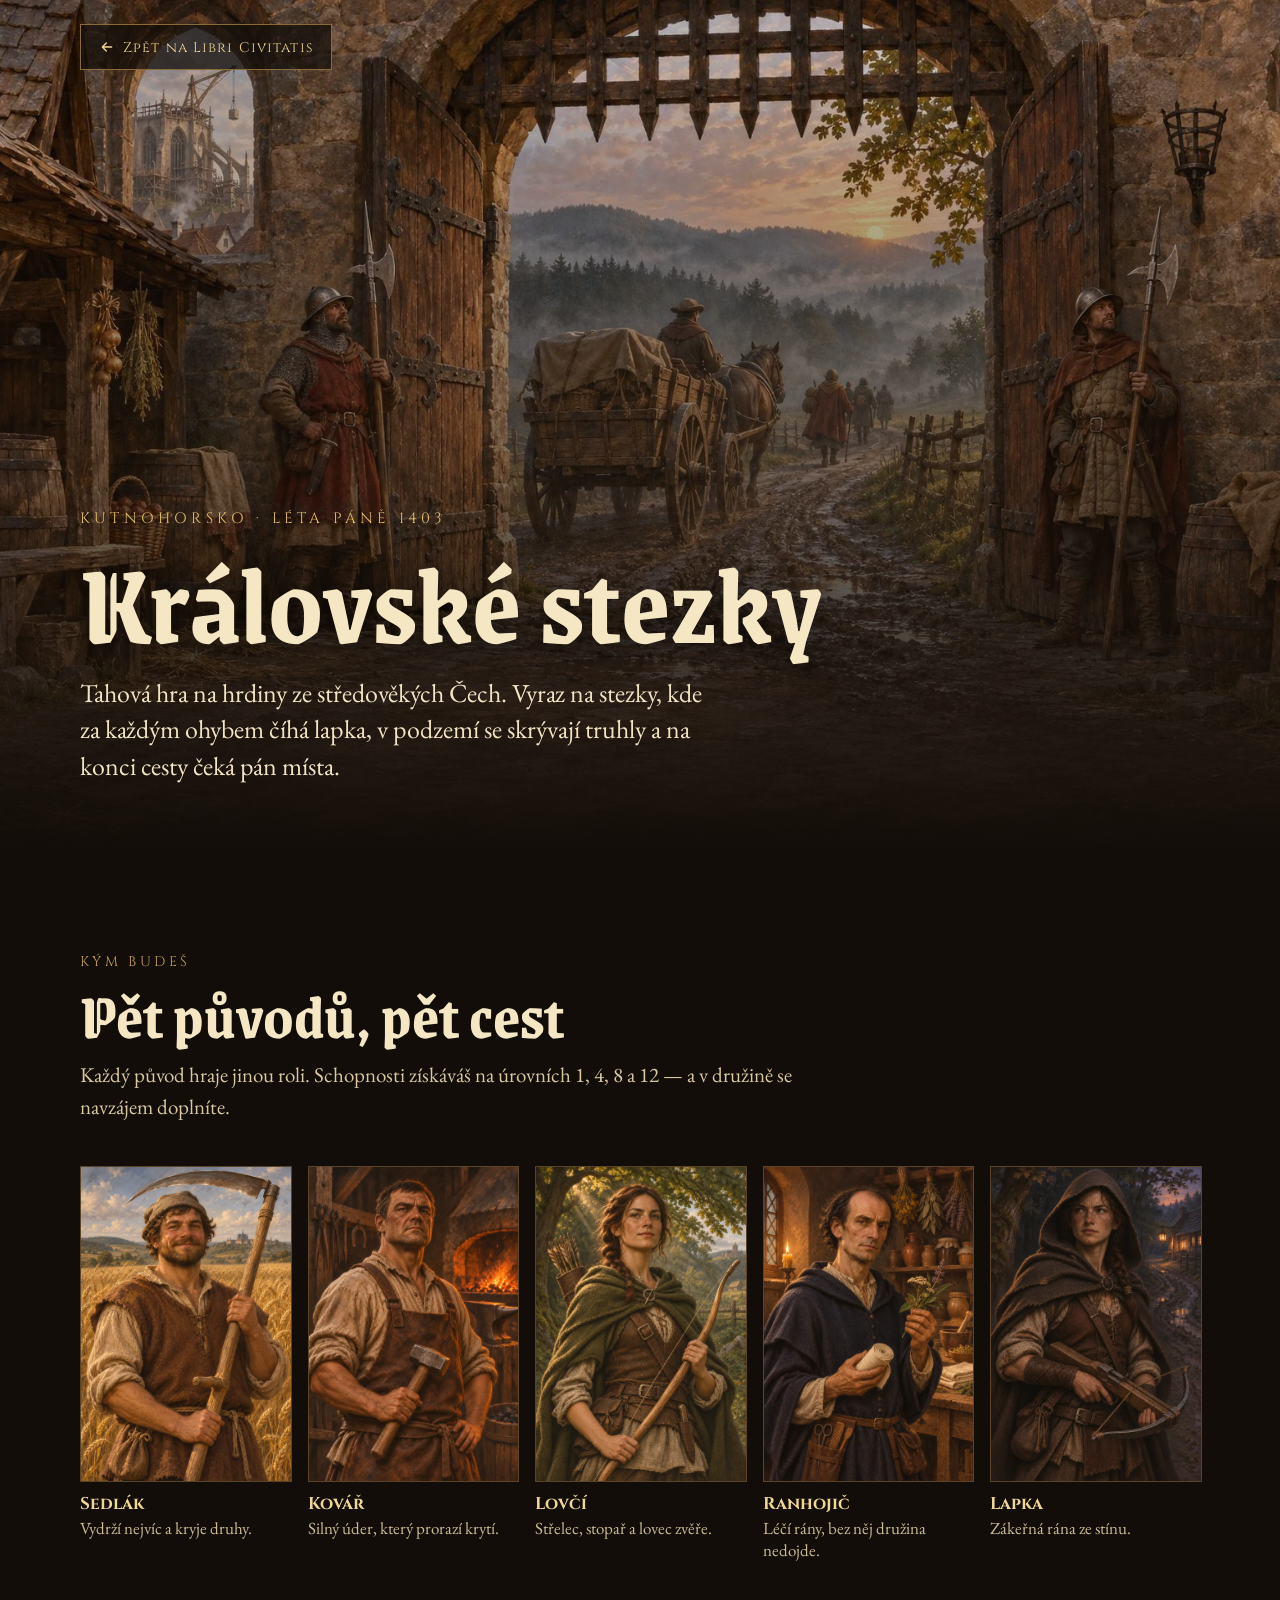
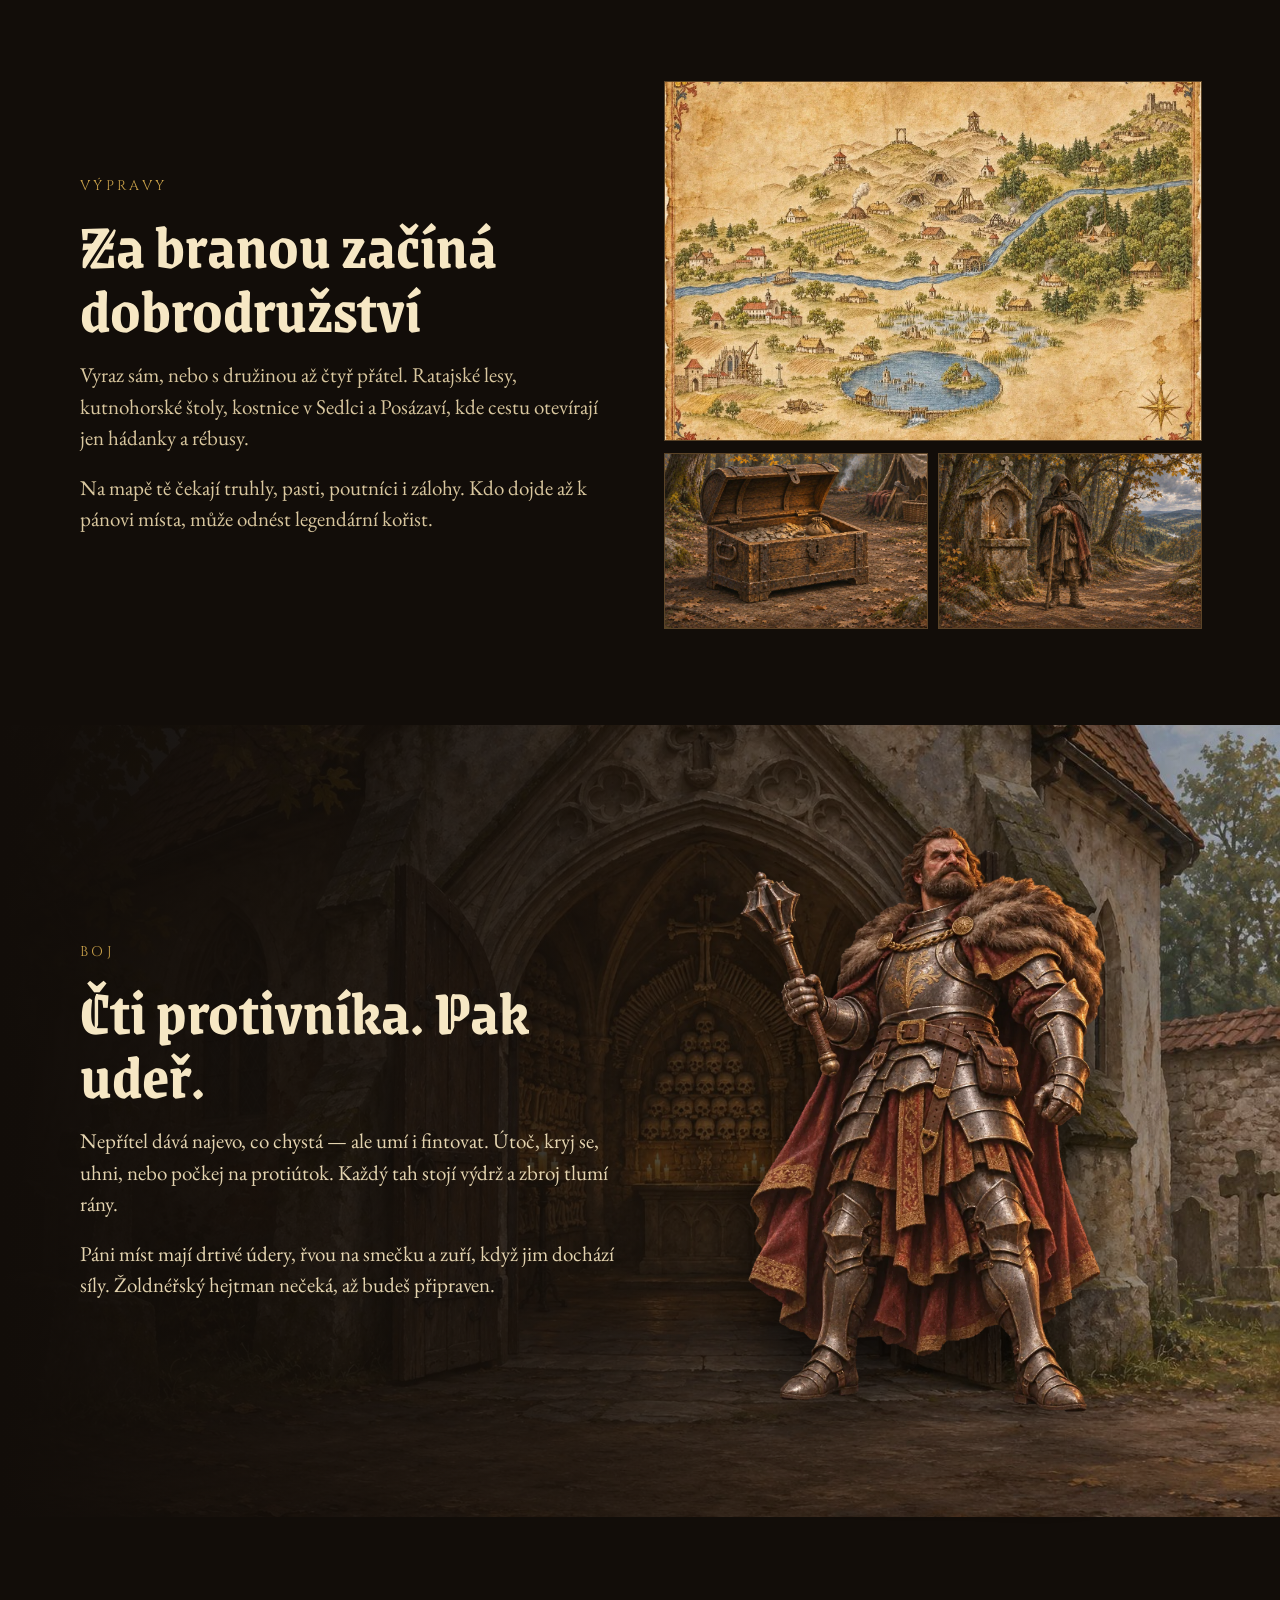
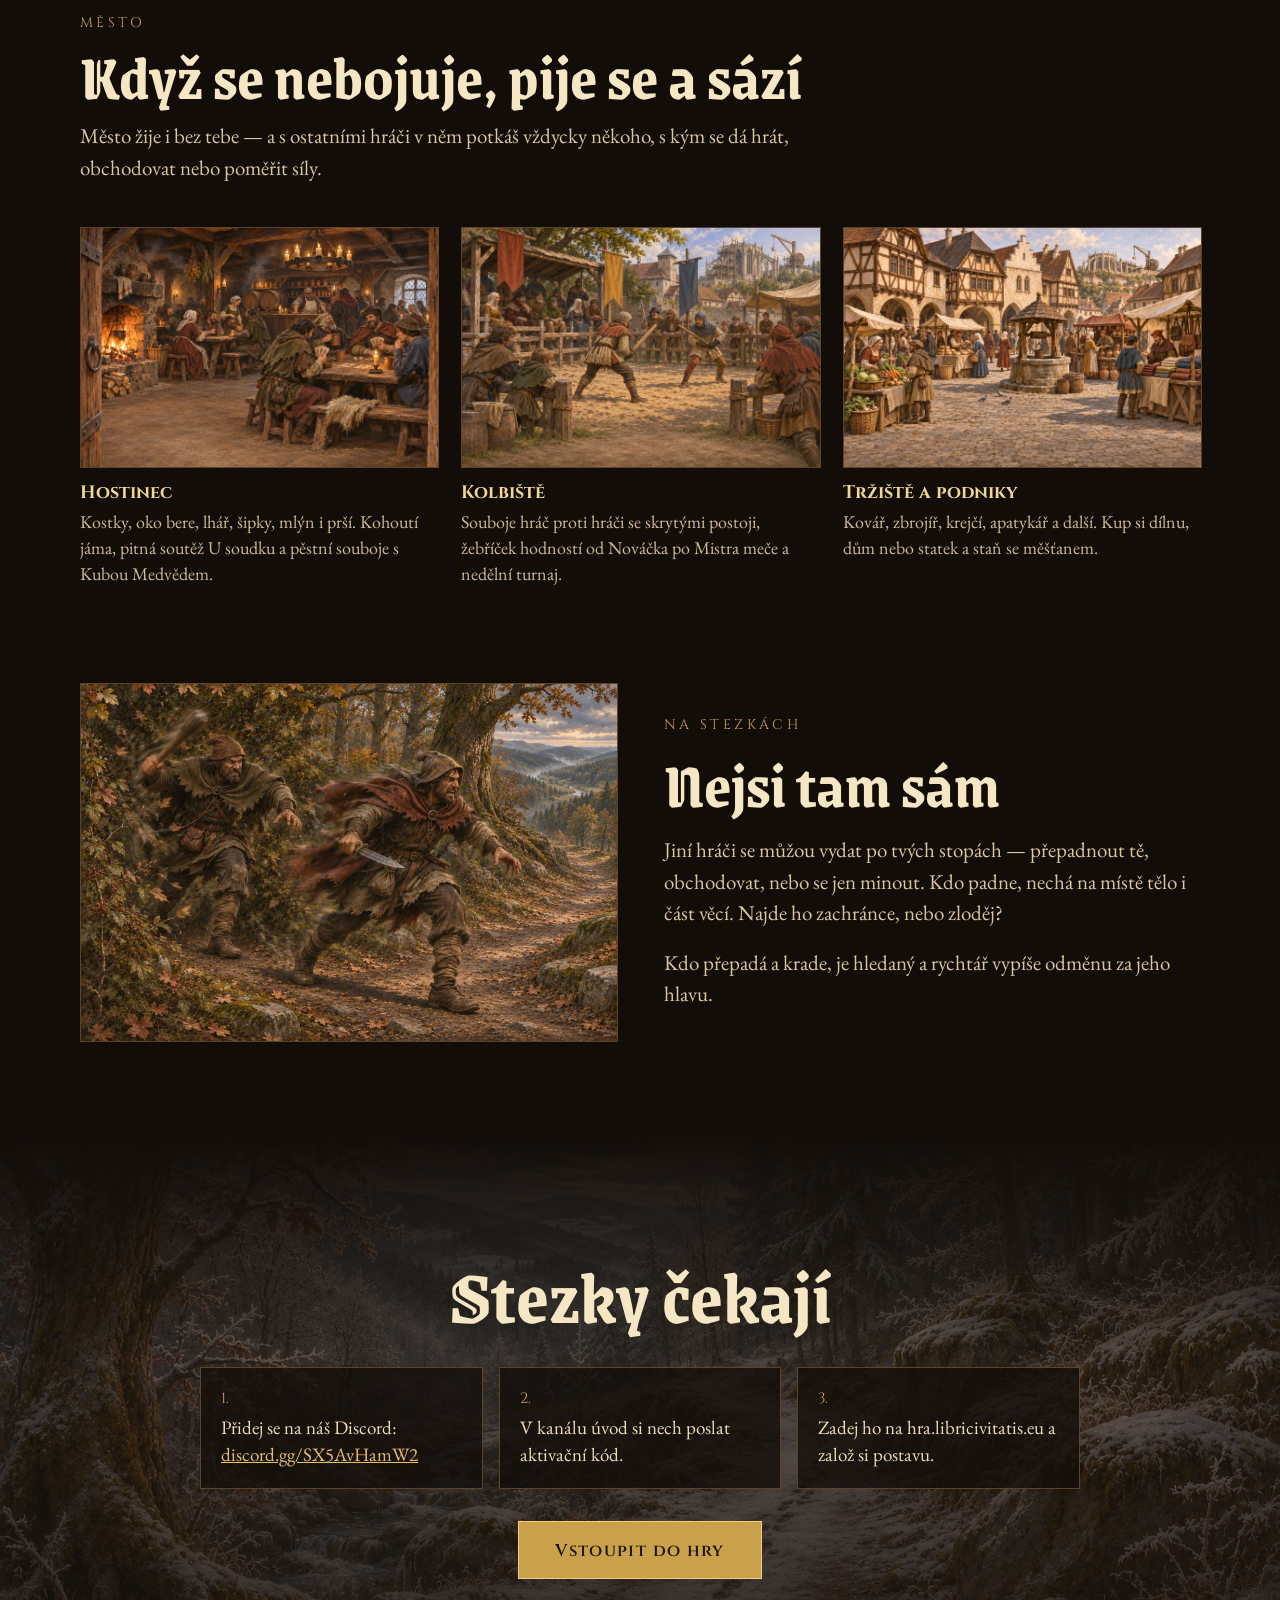
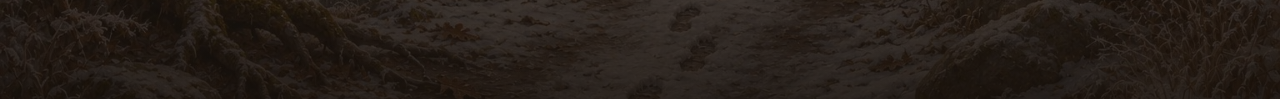
==== promo/index.html @ e8cad97b "Promo: tlačítko zpět jen nahoře Co-Authored-By: Claude Opus 5.5 <noreply@anthropic.com> Claude-Sessi" ====
<!doctype html>
<html lang="cs">
<head>
<meta charset="utf-8">
<meta name="viewport" content="width=device-width, initial-scale=1">
<title>Královské stezky — tahová hra na hrdiny z Kutnohorska roku 1403</title>
<meta name="description" content="Tahová hra na hrdiny ze středověkých Čech. Výpravy, družiny, boj, kolbiště a hostinec. Hraje se v prohlížeči na PC i v mobilu.">
<meta property="og:title" content="Královské stezky">
<meta property="og:description" content="Tahová hra na hrdiny z Kutnohorska roku 1403. Hraje se v prohlížeči na PC i v mobilu.">
<meta property="og:image" content="https://hra.libricivitatis.eu/promo/img/hero.jpg">
<meta property="og:type" content="website">
<link rel="icon" href="../ikona-192.png">
<link rel="preconnect" href="https://fonts.googleapis.com">
<link href="https://fonts.googleapis.com/css2?family=Grenze+Gotisch:wght@500;700&amp;family=EB+Garamond:ital,wght@0,400;0,600;1,400&amp;family=Cinzel:wght@600&amp;display=swap" rel="stylesheet">
<style>
body{margin:0;background:#120d09}
a{color:#e2bf6a}a:hover{color:#f3d68e}
.ks-hero{background-image:linear-gradient(180deg,rgba(18,13,9,.15) 0%,rgba(18,13,9,.55) 55%,#120d09 100%),url(img/hero.jpg);background-size:cover;background-position:center 35%}
.ks-boj{background-image:linear-gradient(90deg,#120d09 0%,rgba(18,13,9,.82) 45%,rgba(18,13,9,.2) 100%),url(img/vyprava1.jpg);background-size:cover;background-position:center}
.ks-zaver{background-image:linear-gradient(180deg,#120d09 0%,rgba(18,13,9,.6) 40%,rgba(18,13,9,.85) 100%),url(img/zima.jpg);background-size:cover;background-position:center}
</style>
</head>
<body>
<div style="font-family:'EB Garamond',Georgia,serif;color:#ecdcb8;background:#120d09;display:flex;flex-direction:column">

<section class="ks-hero" style="min-height:760px;display:flex;flex-direction:column;justify-content:space-between;gap:48px;padding:24px 24px 72px">
<nav style="max-width:1120px;width:100%;margin:0 auto"><a href="https://libricivitatis.eu" style="display:inline-flex;align-items:center;gap:8px;min-height:44px;padding:0 18px;background:rgba(18,13,9,.72);border:1px solid #8a6a36;color:#f0d796;font-family:Cinzel,serif;font-size:14px;letter-spacing:.08em;text-decoration:none"><svg aria-hidden="true" width="16" height="16" viewBox="0 0 24 24" fill="none" stroke="currentColor" stroke-width="2" stroke-linecap="round" stroke-linejoin="round"><path d="M19 12H5M11 18l-6-6 6-6"/></svg>Zpět na Libri Civitatis</a></nav>
<div style="max-width:1120px;width:100%;margin:0 auto;display:flex;flex-direction:column;gap:20px">
<p style="margin:0;font-family:Cinzel,serif;font-size:15px;letter-spacing:.28em;text-transform:uppercase;color:#e2bf6a">Kutnohorsko · Léta Páně 1403</p>
<h1 style="margin:0;font-family:'Grenze Gotisch',Georgia,serif;font-weight:700;font-size:clamp(64px,9vw,128px);line-height:.92;color:#f6e7c4;text-shadow:0 4px 30px rgba(0,0,0,.7)">Královské stezky</h1>
<p style="margin:0;max-width:640px;font-size:clamp(21px,2.2vw,26px);line-height:1.4;color:#f1e3c3;text-wrap:pretty">Tahová hra na hrdiny ze středověkých Čech. Vyraz na stezky, kde za každým ohybem číhá lapka, v podzemí se skrývají truhly a na konci cesty čeká pán místa.</p>

</div>
</section>

<section style="padding:96px 24px">
<div style="max-width:1120px;margin:0 auto;display:flex;flex-direction:column;gap:44px">
<div style="display:flex;flex-direction:column;gap:12px;max-width:720px">
<p style="margin:0;font-family:Cinzel,serif;font-size:14px;letter-spacing:.24em;text-transform:uppercase;color:#c9a14a">Kým budeš</p>
<h2 style="margin:0;font-family:'Grenze Gotisch',Georgia,serif;font-weight:700;font-size:clamp(44px,5vw,64px);line-height:1;color:#f6e7c4">Pět původů, pět cest</h2>
<p style="margin:0;font-size:21px;line-height:1.5;color:#d9c79f">Každý původ hraje jinou roli. Schopnosti získáváš na úrovních 1, 4, 8 a 12 — a v družině se navzájem doplníte.</p>
</div>
<div style="display:grid;grid-template-columns:repeat(auto-fit,minmax(min(190px,100%),1fr));gap:18px">
<figure style="margin:0;display:flex;flex-direction:column;gap:10px"><img loading="lazy" src="img/sedlak.jpg" alt="Sedlák s kosou na poli" style="width:100%;aspect-ratio:2/3;object-fit:cover;border:1px solid #5a4327"><figcaption style="display:flex;flex-direction:column;gap:2px"><strong style="font-family:Cinzel,serif;font-size:17px;color:#f0d796">Sedlák</strong><span style="font-size:17px;color:#cdbb93">Vydrží nejvíc a kryje druhy.</span></figcaption></figure>
<figure style="margin:0;display:flex;flex-direction:column;gap:10px"><img loading="lazy" src="img/kovar.jpg" alt="Kovář s kladivem u výhně" style="width:100%;aspect-ratio:2/3;object-fit:cover;border:1px solid #5a4327"><figcaption style="display:flex;flex-direction:column;gap:2px"><strong style="font-family:Cinzel,serif;font-size:17px;color:#f0d796">Kovář</strong><span style="font-size:17px;color:#cdbb93">Silný úder, který prorazí krytí.</span></figcaption></figure>
<figure style="margin:0;display:flex;flex-direction:column;gap:10px"><img loading="lazy" src="img/lovci.jpg" alt="Lovčí s lukem v lese" style="width:100%;aspect-ratio:2/3;object-fit:cover;border:1px solid #5a4327"><figcaption style="display:flex;flex-direction:column;gap:2px"><strong style="font-family:Cinzel,serif;font-size:17px;color:#f0d796">Lovčí</strong><span style="font-size:17px;color:#cdbb93">Střelec, stopař a lovec zvěře.</span></figcaption></figure>
<figure style="margin:0;display:flex;flex-direction:column;gap:10px"><img loading="lazy" src="img/ranhojic.jpg" alt="Ranhojič s bylinami" style="width:100%;aspect-ratio:2/3;object-fit:cover;border:1px solid #5a4327"><figcaption style="display:flex;flex-direction:column;gap:2px"><strong style="font-family:Cinzel,serif;font-size:17px;color:#f0d796">Ranhojič</strong><span style="font-size:17px;color:#cdbb93">Léčí rány, bez něj družina nedojde.</span></figcaption></figure>
<figure style="margin:0;display:flex;flex-direction:column;gap:10px"><img loading="lazy" src="img/lapka.jpg" alt="Lapka v kápi s kuší" style="width:100%;aspect-ratio:2/3;object-fit:cover;border:1px solid #5a4327"><figcaption style="display:flex;flex-direction:column;gap:2px"><strong style="font-family:Cinzel,serif;font-size:17px;color:#f0d796">Lapka</strong><span style="font-size:17px;color:#cdbb93">Zákeřná rána ze stínu.</span></figcaption></figure>
</div>
</div>
</section>

<section style="padding:24px 24px 96px">
<div style="max-width:1120px;margin:0 auto;display:grid;grid-template-columns:repeat(auto-fit,minmax(min(460px,100%),1fr));gap:48px;align-items:center">
<div style="display:flex;flex-direction:column;gap:18px">
<p style="margin:0;font-family:Cinzel,serif;font-size:14px;letter-spacing:.24em;text-transform:uppercase;color:#c9a14a">Výpravy</p>
<h2 style="margin:0;font-family:'Grenze Gotisch',Georgia,serif;font-weight:700;font-size:clamp(44px,5vw,64px);line-height:1;color:#f6e7c4">Za branou začíná dobrodružství</h2>
<p style="margin:0;font-size:21px;line-height:1.5;color:#d9c79f">Vyraz sám, nebo s družinou až čtyř přátel. Ratajské lesy, kutnohorské štoly, kostnice v Sedlci a Posázaví, kde cestu otevírají jen hádanky a rébusy.</p>
<p style="margin:0;font-size:21px;line-height:1.5;color:#d9c79f">Na mapě tě čekají truhly, pasti, poutníci i zálohy. Kdo dojde až k pánovi místa, může odnést legendární kořist.</p>
</div>
<div style="display:grid;grid-template-columns:repeat(2,minmax(0,1fr));gap:12px">
<img loading="lazy" src="img/mapasedlec.jpg" alt="Ručně kreslená mapa Sedlecka" style="grid-column:1 / -1;width:100%;aspect-ratio:3/2;object-fit:cover;border:1px solid #5a4327">
<img loading="lazy" src="img/truhla.jpg" alt="Otevřená truhla plná grošů" style="width:100%;aspect-ratio:3/2;object-fit:cover;border:1px solid #5a4327">
<img loading="lazy" src="img/hadanka.jpg" alt="Poutník u boží muky klade hádanku" style="width:100%;aspect-ratio:3/2;object-fit:cover;border:1px solid #5a4327">
</div>
</div>
</section>

<section class="ks-boj" style="padding:96px 24px">
<div style="max-width:1120px;margin:0 auto;display:grid;grid-template-columns:repeat(auto-fit,minmax(min(440px,100%),1fr));gap:32px;align-items:center">
<div style="display:flex;flex-direction:column;gap:18px">
<p style="margin:0;font-family:Cinzel,serif;font-size:14px;letter-spacing:.24em;text-transform:uppercase;color:#c9a14a">Boj</p>
<h2 style="margin:0;font-family:'Grenze Gotisch',Georgia,serif;font-weight:700;font-size:clamp(44px,5vw,64px);line-height:1;color:#f6e7c4">Čti protivníka. Pak udeř.</h2>
<p style="margin:0;font-size:21px;line-height:1.5;color:#e4d4b0">Nepřítel dává najevo, co chystá — ale umí i fintovat. Útoč, kryj se, uhni, nebo počkej na protiútok. Každý tah stojí výdrž a zbroj tlumí rány.</p>
<p style="margin:0;font-size:21px;line-height:1.5;color:#e4d4b0">Páni míst mají drtivé údery, řvou na smečku a zuří, když jim dochází síly. Žoldnéřský hejtman nečeká, až budeš připraven.</p>
</div>
<div style="display:flex;justify-content:center">
<img loading="lazy" src="img/hejtman.webp" alt="Žoldnéřský hejtman v plátové zbroji s palcátem" style="width:100%;max-width:400px;height:auto;filter:drop-shadow(0 20px 40px rgba(0,0,0,.8))">
</div>
</div>
</section>

<section style="padding:96px 24px">
<div style="max-width:1120px;margin:0 auto;display:flex;flex-direction:column;gap:44px">
<div style="display:flex;flex-direction:column;gap:12px;max-width:760px">
<p style="margin:0;font-family:Cinzel,serif;font-size:14px;letter-spacing:.24em;text-transform:uppercase;color:#c9a14a">Město</p>
<h2 style="margin:0;font-family:'Grenze Gotisch',Georgia,serif;font-weight:700;font-size:clamp(44px,5vw,64px);line-height:1;color:#f6e7c4">Když se nebojuje, pije se a sází</h2>
<p style="margin:0;font-size:21px;line-height:1.5;color:#d9c79f">Město žije i bez tebe — a s ostatními hráči v něm potkáš vždycky někoho, s kým se dá hrát, obchodovat nebo poměřit síly.</p>
</div>
<div style="display:grid;grid-template-columns:repeat(auto-fit,minmax(min(320px,100%),1fr));gap:24px">
<figure style="margin:0;display:flex;flex-direction:column;gap:12px"><img loading="lazy" src="img/hostinec.jpg" alt="Hostinec plný hostů u krbu" style="width:100%;aspect-ratio:3/2;object-fit:cover;border:1px solid #5a4327"><figcaption style="display:flex;flex-direction:column;gap:4px"><strong style="font-family:Cinzel,serif;font-size:18px;color:#f0d796">Hostinec</strong><span style="font-size:18px;line-height:1.45;color:#cdbb93">Kostky, oko bere, lhář, šipky, mlýn i prší. Kohoutí jáma, pitná soutěž U soudku a pěstní souboje s Kubou Medvědem.</span></figcaption></figure>
<figure style="margin:0;display:flex;flex-direction:column;gap:12px"><img loading="lazy" src="img/kolbiste.jpg" alt="Kolbiště se šermíři a diváky" style="width:100%;aspect-ratio:3/2;object-fit:cover;border:1px solid #5a4327"><figcaption style="display:flex;flex-direction:column;gap:4px"><strong style="font-family:Cinzel,serif;font-size:18px;color:#f0d796">Kolbiště</strong><span style="font-size:18px;line-height:1.45;color:#cdbb93">Souboje hráč proti hráči se skrytými postoji, žebříček hodností od Nováčka po Mistra meče a nedělní turnaj.</span></figcaption></figure>
<figure style="margin:0;display:flex;flex-direction:column;gap:12px"><img loading="lazy" src="img/trziste.jpg" alt="Rušné tržiště se stánky" style="width:100%;aspect-ratio:3/2;object-fit:cover;border:1px solid #5a4327"><figcaption style="display:flex;flex-direction:column;gap:4px"><strong style="font-family:Cinzel,serif;font-size:18px;color:#f0d796">Tržiště a podniky</strong><span style="font-size:18px;line-height:1.45;color:#cdbb93">Kovář, zbrojíř, krejčí, apatykář a další. Kup si dílnu, dům nebo statek a staň se měšťanem.</span></figcaption></figure>
</div>
</div>
</section>

<section style="padding:0 24px 96px">
<div style="max-width:1120px;margin:0 auto;display:grid;grid-template-columns:repeat(auto-fit,minmax(min(460px,100%),1fr));gap:48px;align-items:center">
<img loading="lazy" src="img/prepadeni.jpg" alt="Lapkové přepadají poutníka na lesní cestě" style="width:100%;aspect-ratio:3/2;object-fit:cover;border:1px solid #5a4327">
<div style="display:flex;flex-direction:column;gap:18px">
<p style="margin:0;font-family:Cinzel,serif;font-size:14px;letter-spacing:.24em;text-transform:uppercase;color:#c9a14a">Na stezkách</p>
<h2 style="margin:0;font-family:'Grenze Gotisch',Georgia,serif;font-weight:700;font-size:clamp(44px,5vw,64px);line-height:1;color:#f6e7c4">Nejsi tam sám</h2>
<p style="margin:0;font-size:21px;line-height:1.5;color:#d9c79f">Jiní hráči se můžou vydat po tvých stopách — přepadnout tě, obchodovat, nebo se jen minout. Kdo padne, nechá na místě tělo i část věcí. Najde ho zachránce, nebo zloděj?</p>
<p style="margin:0;font-size:21px;line-height:1.5;color:#d9c79f">Kdo přepadá a krade, je hledaný a rychtář vypíše odměnu za jeho hlavu.</p>
</div>
</div>
</section>

<section class="ks-zaver" style="padding:120px 24px">
<div style="max-width:880px;margin:0 auto;display:flex;flex-direction:column;gap:32px;align-items:center;text-align:center">
<h2 style="margin:0;font-family:'Grenze Gotisch',Georgia,serif;font-weight:700;font-size:clamp(48px,6vw,80px);line-height:1;color:#f6e7c4">Stezky čekají</h2>
<ol style="margin:0;padding:0;list-style:none;display:grid;grid-template-columns:repeat(auto-fit,minmax(min(240px,100%),1fr));gap:16px;text-align:left;width:100%">
<li style="display:flex;flex-direction:column;gap:6px;padding:20px;background:rgba(18,13,9,.78);border:1px solid #5a4327"><span style="font-family:Cinzel,serif;font-size:15px;color:#c9a14a">1.</span><span style="font-size:19px;line-height:1.4">Přidej se na náš Discord: <a href="https://discord.gg/SX5AvHamW2">discord.gg/SX5AvHamW2</a></span></li>
<li style="display:flex;flex-direction:column;gap:6px;padding:20px;background:rgba(18,13,9,.78);border:1px solid #5a4327"><span style="font-family:Cinzel,serif;font-size:15px;color:#c9a14a">2.</span><span style="font-size:19px;line-height:1.4">V kanálu úvod si nech poslat aktivační kód.</span></li>
<li style="display:flex;flex-direction:column;gap:6px;padding:20px;background:rgba(18,13,9,.78);border:1px solid #5a4327"><span style="font-family:Cinzel,serif;font-size:15px;color:#c9a14a">3.</span><span style="font-size:19px;line-height:1.4">Zadej ho na hra.libricivitatis.eu a založ si postavu.</span></li>
</ol>
<a href="https://hra.libricivitatis.eu" style="display:inline-flex;align-items:center;min-height:56px;padding:0 36px;background:#c9a14a;color:#1d140c;font-family:Cinzel,serif;font-weight:600;font-size:17px;letter-spacing:.08em;text-decoration:none;border:1px solid #f0cf7d">Vstoupit do hry</a>
</div>
</section>

</div>
</body>
</html>
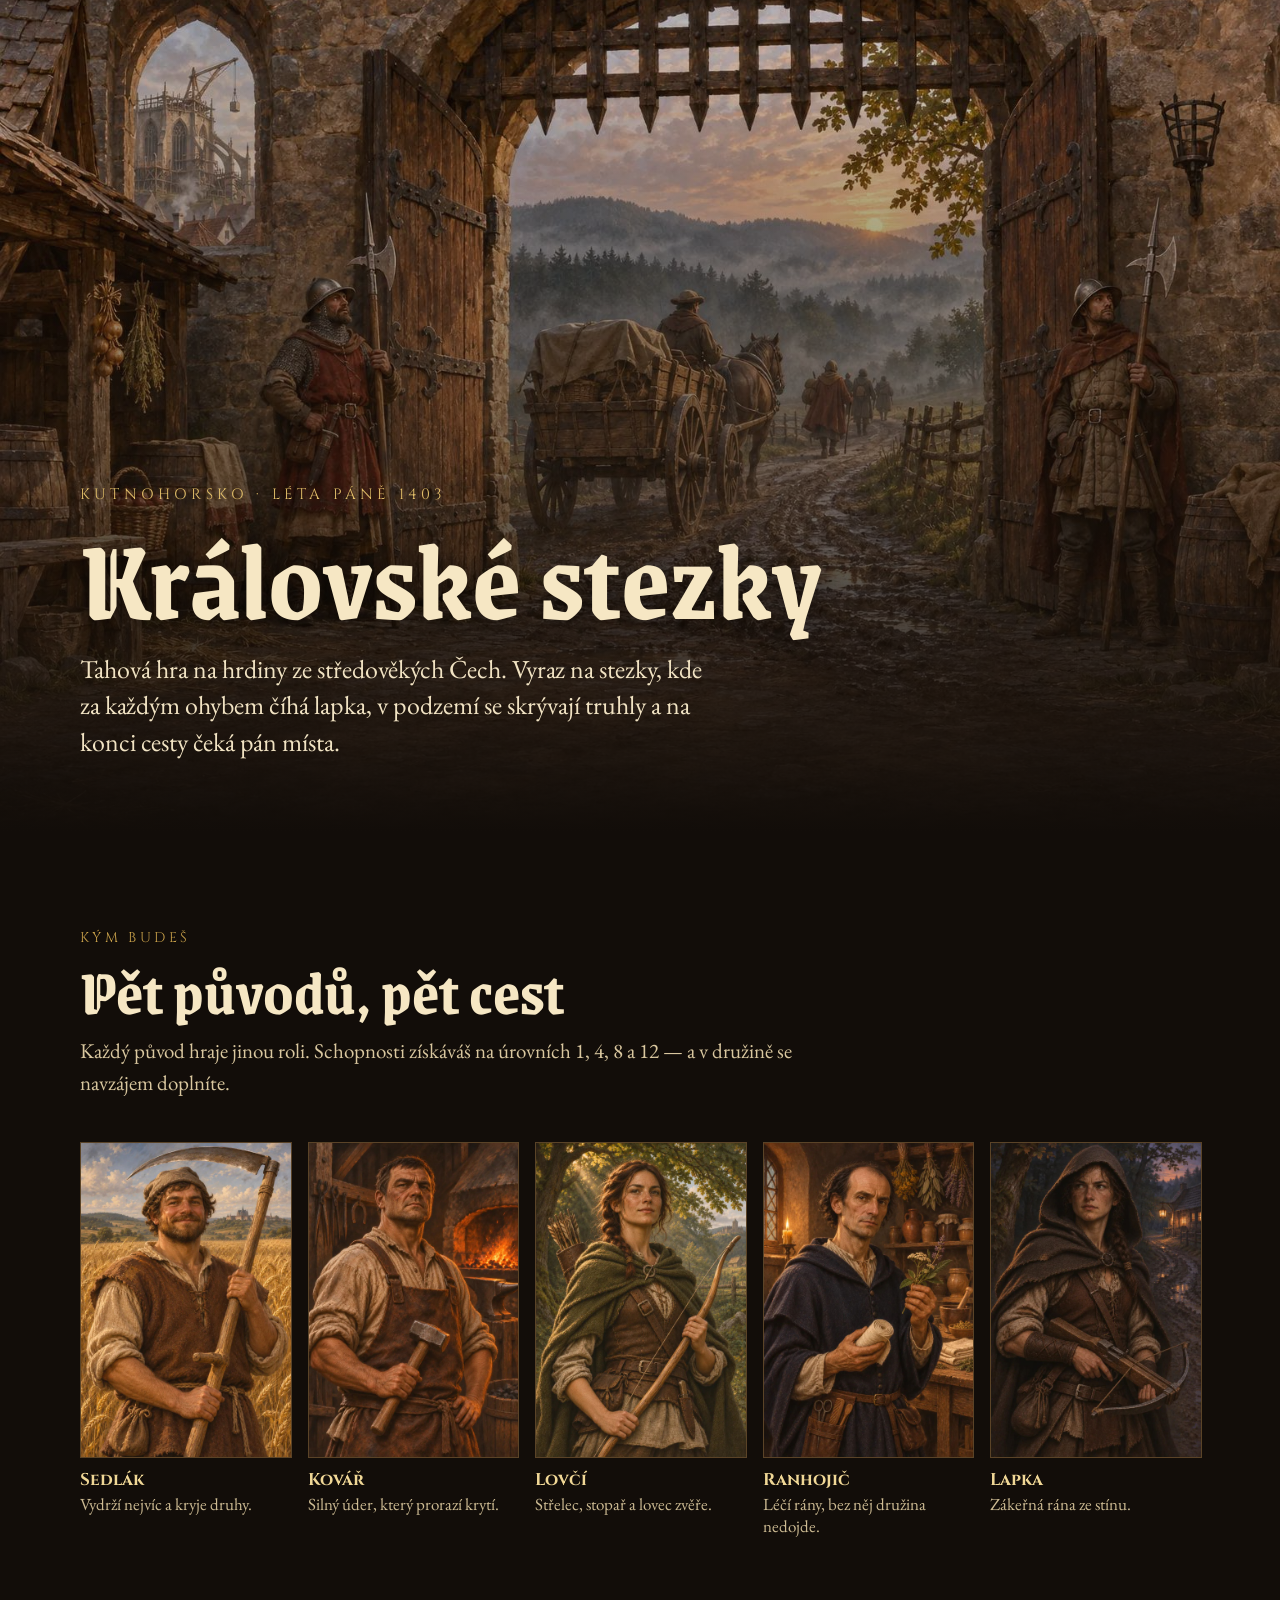
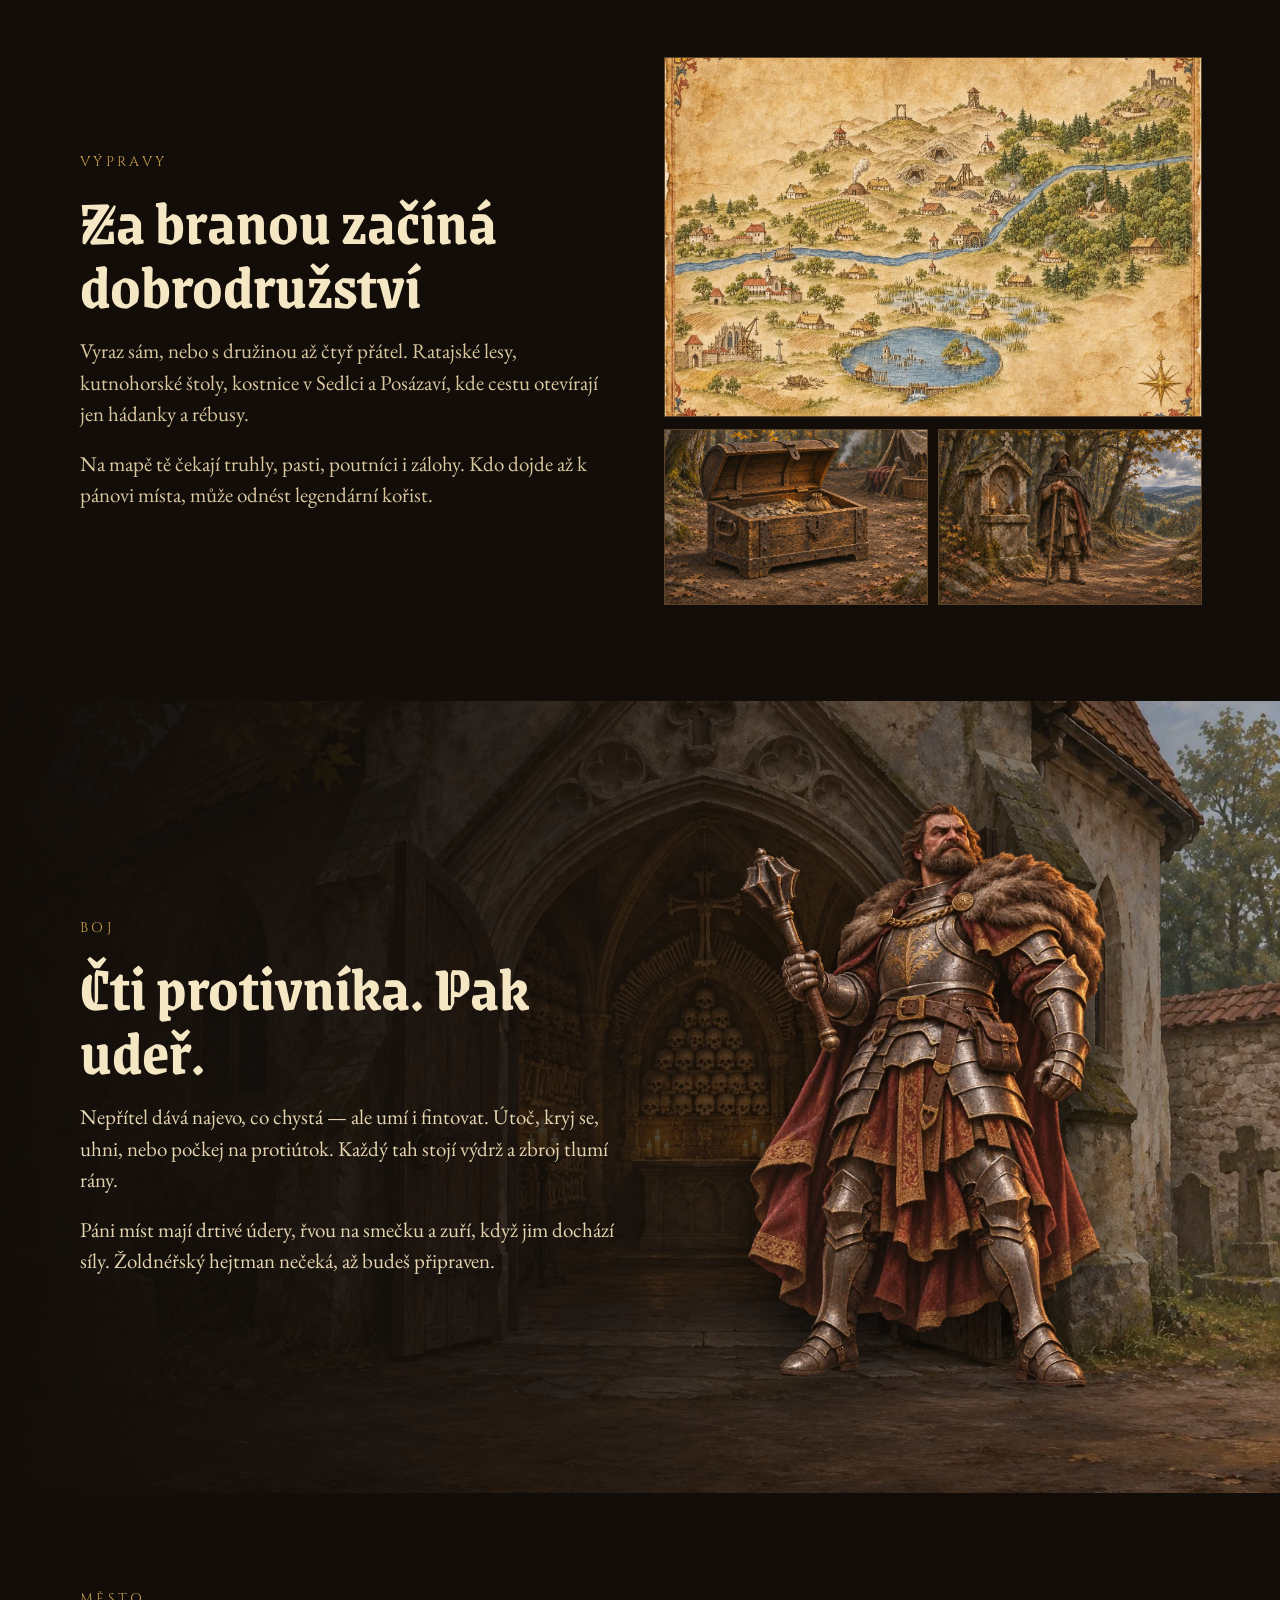
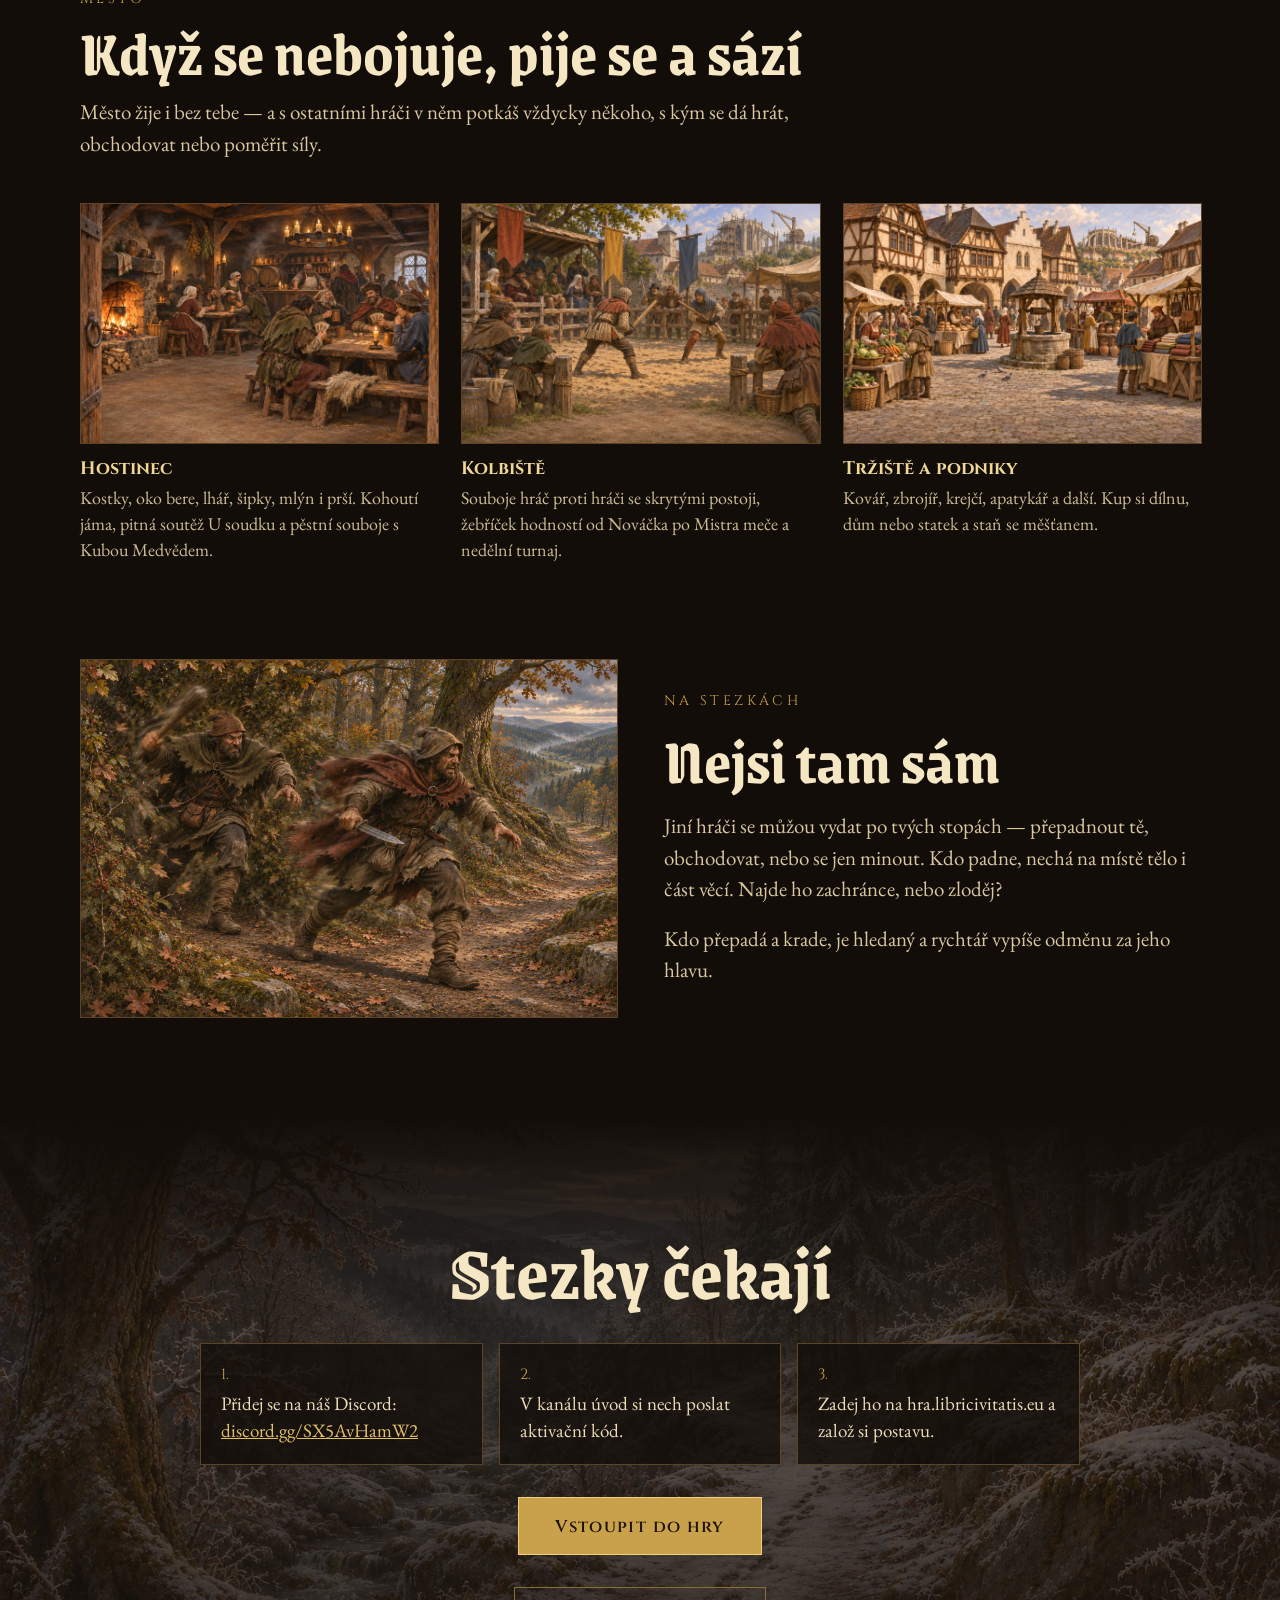
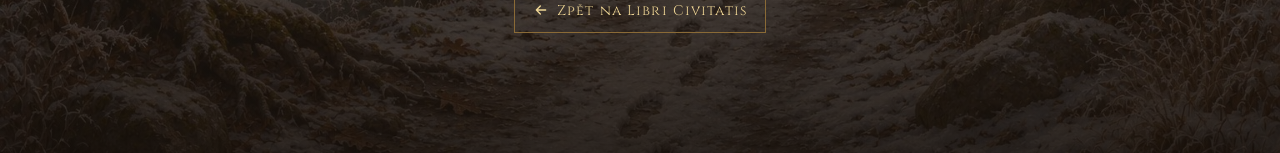
==== commit 4106dbbb: "Promo: tlačítko zpět jen dole Co-Authored-By: Claude Opus 5.5 <noreply@anthropic.com> Claude-Session" ====
--- a/promo/index.html
+++ b/promo/index.html
@@ -23,8 +23,7 @@
 <body>
 <div style="font-family:'EB Garamond',Georgia,serif;color:#ecdcb8;background:#120d09;display:flex;flex-direction:column">
 
-<section class="ks-hero" style="min-height:760px;display:flex;flex-direction:column;justify-content:space-between;gap:48px;padding:24px 24px 72px">
-<nav style="max-width:1120px;width:100%;margin:0 auto"><a href="https://libricivitatis.eu" style="display:inline-flex;align-items:center;gap:8px;min-height:44px;padding:0 18px;background:rgba(18,13,9,.72);border:1px solid #8a6a36;color:#f0d796;font-family:Cinzel,serif;font-size:14px;letter-spacing:.08em;text-decoration:none"><svg aria-hidden="true" width="16" height="16" viewBox="0 0 24 24" fill="none" stroke="currentColor" stroke-width="2" stroke-linecap="round" stroke-linejoin="round"><path d="M19 12H5M11 18l-6-6 6-6"/></svg>Zpět na Libri Civitatis</a></nav>
+<section class="ks-hero" style="min-height:760px;display:flex;flex-direction:column;justify-content:flex-end;padding:0 24px 72px">
 <div style="max-width:1120px;width:100%;margin:0 auto;display:flex;flex-direction:column;gap:20px">
 <p style="margin:0;font-family:Cinzel,serif;font-size:15px;letter-spacing:.28em;text-transform:uppercase;color:#e2bf6a">Kutnohorsko · Léta Páně 1403</p>
 <h1 style="margin:0;font-family:'Grenze Gotisch',Georgia,serif;font-weight:700;font-size:clamp(64px,9vw,128px);line-height:.92;color:#f6e7c4;text-shadow:0 4px 30px rgba(0,0,0,.7)">Královské stezky</h1>
@@ -116,6 +115,7 @@
 <li style="display:flex;flex-direction:column;gap:6px;padding:20px;background:rgba(18,13,9,.78);border:1px solid #5a4327"><span style="font-family:Cinzel,serif;font-size:15px;color:#c9a14a">3.</span><span style="font-size:19px;line-height:1.4">Zadej ho na hra.libricivitatis.eu a založ si postavu.</span></li>
 </ol>
 <a href="https://hra.libricivitatis.eu" style="display:inline-flex;align-items:center;min-height:56px;padding:0 36px;background:#c9a14a;color:#1d140c;font-family:Cinzel,serif;font-weight:600;font-size:17px;letter-spacing:.08em;text-decoration:none;border:1px solid #f0cf7d">Vstoupit do hry</a>
+<a href="https://libricivitatis.eu" style="display:inline-flex;align-items:center;gap:8px;min-height:44px;padding:0 18px;background:transparent;border:1px solid #8a6a36;color:#f0d796;font-family:Cinzel,serif;font-size:14px;letter-spacing:.08em;text-decoration:none"><svg aria-hidden="true" width="16" height="16" viewBox="0 0 24 24" fill="none" stroke="currentColor" stroke-width="2" stroke-linecap="round" stroke-linejoin="round"><path d="M19 12H5M11 18l-6-6 6-6"/></svg>Zpět na Libri Civitatis</a>
 </div>
 </section>
 
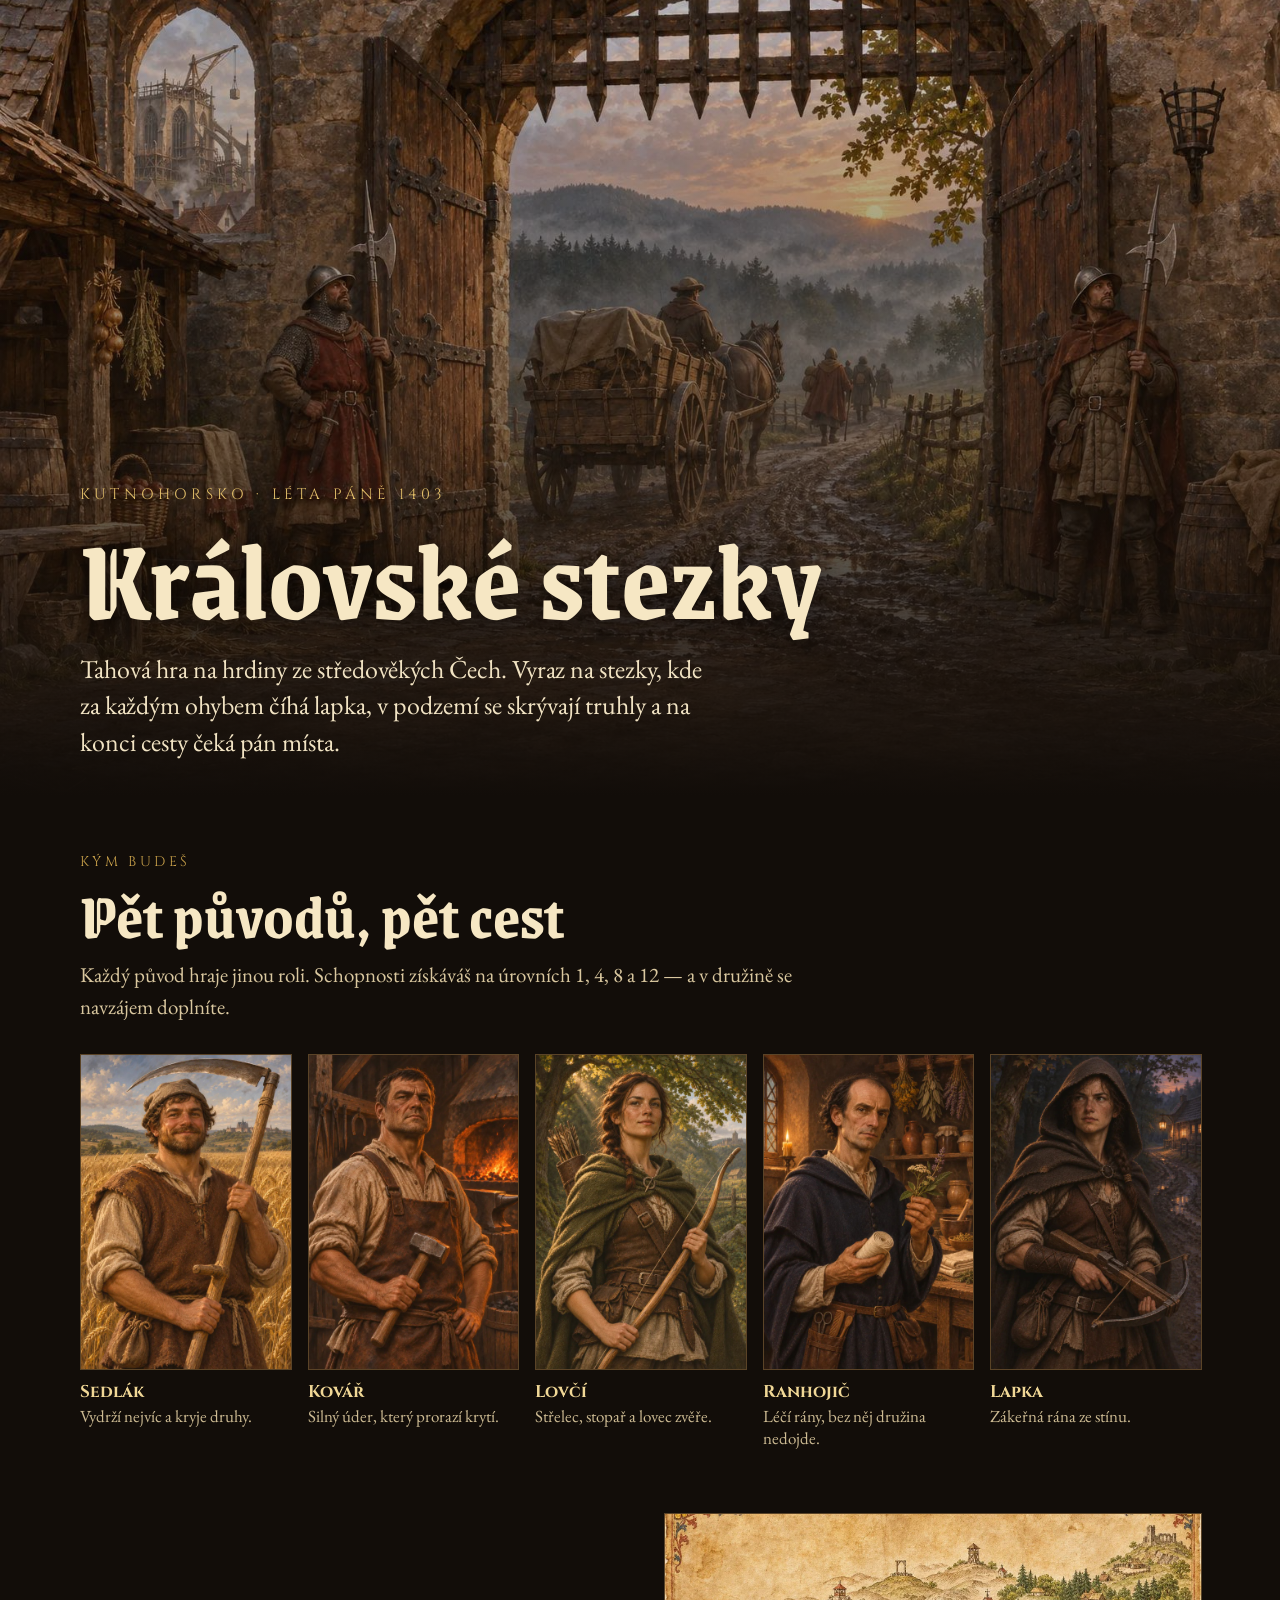
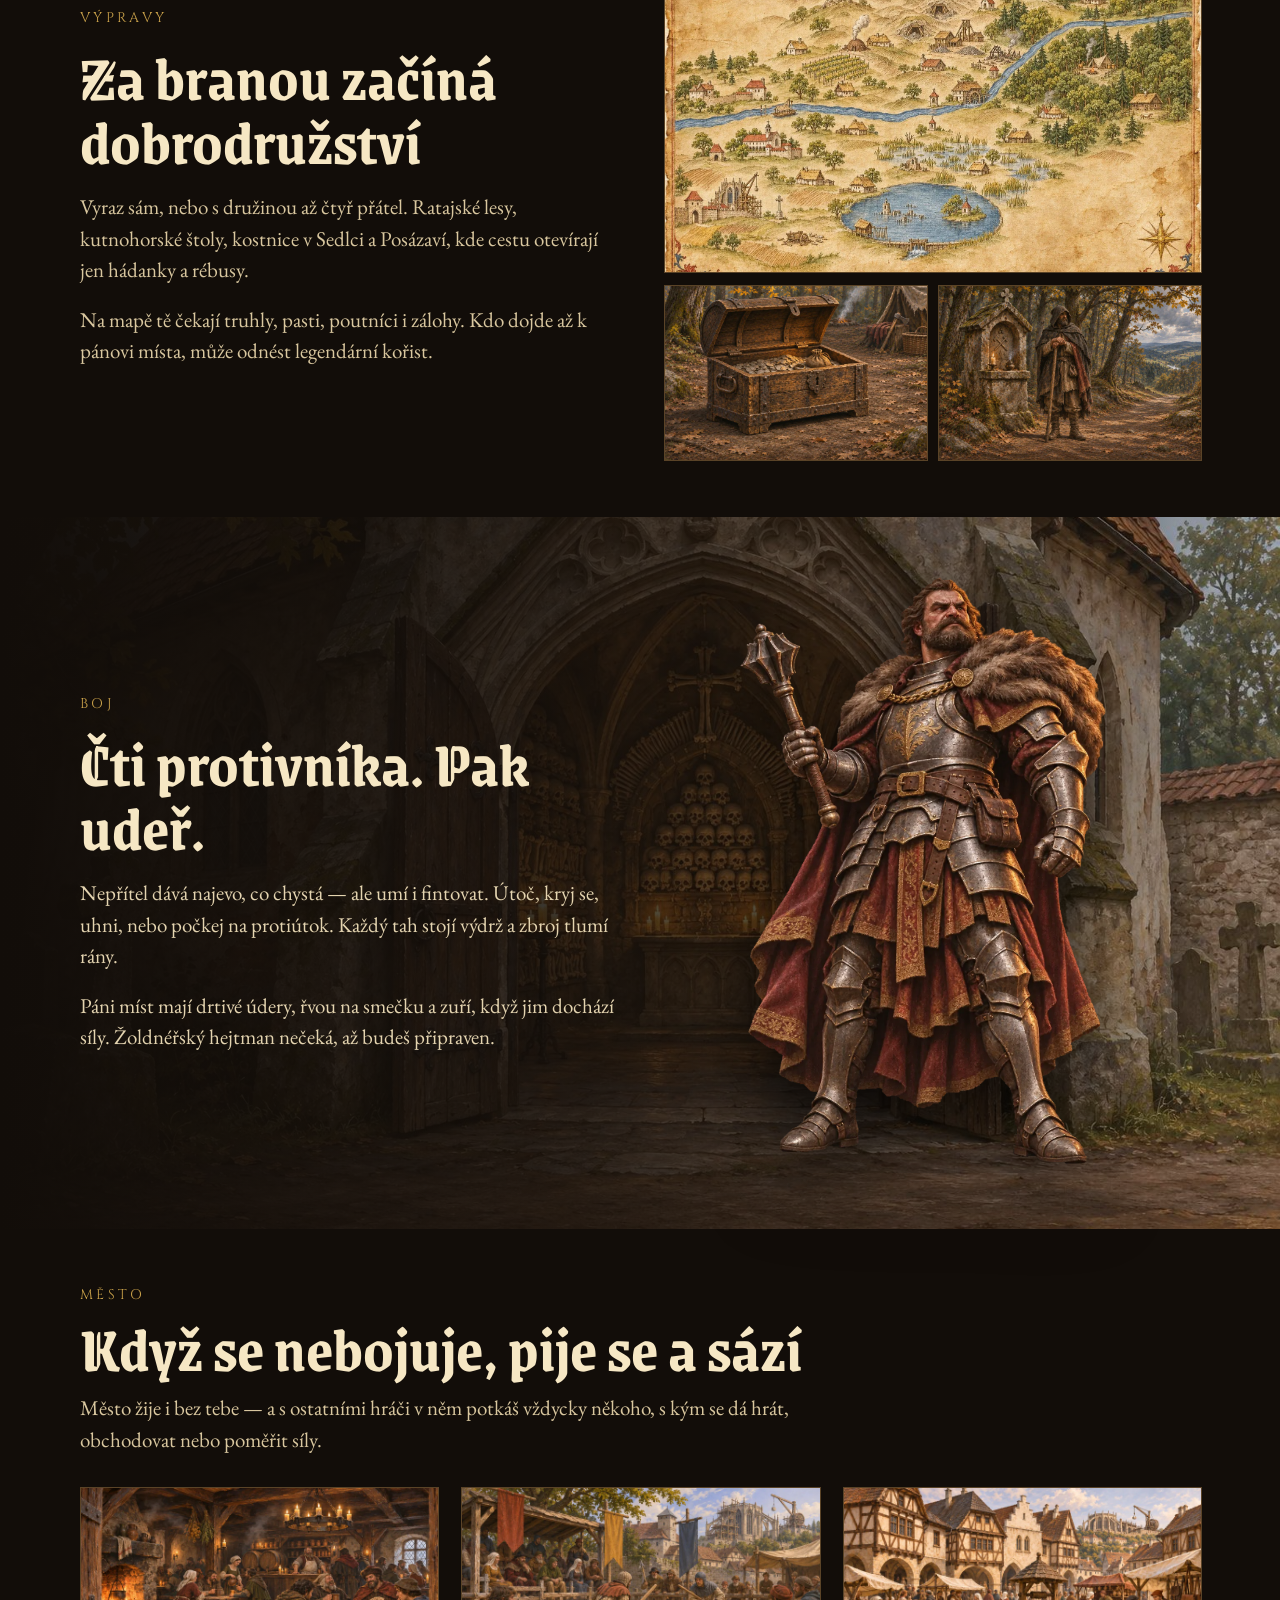
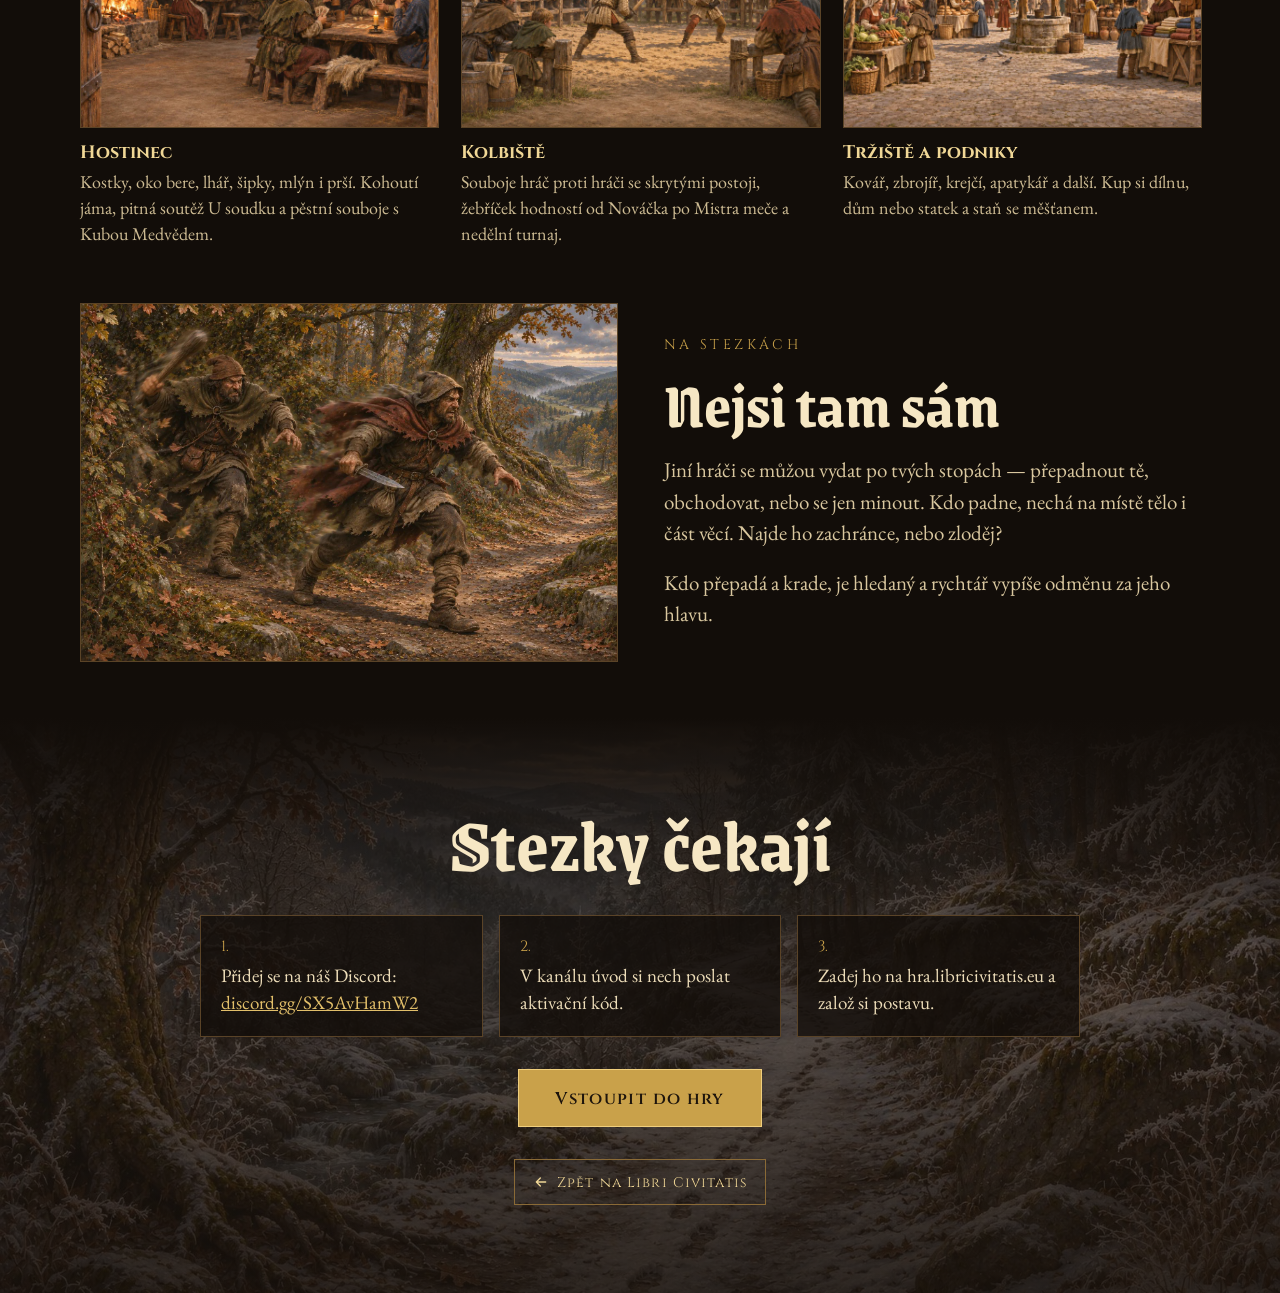
==== commit 37ea23e5: "Promo: menší mezery mezi oddíly Co-Authored-By: Claude Opus 5.5 <noreply@anthropic.com> Claude-Sessi" ====
--- a/promo/index.html
+++ b/promo/index.html
@@ -23,7 +23,7 @@
 <body>
 <div style="font-family:'EB Garamond',Georgia,serif;color:#ecdcb8;background:#120d09;display:flex;flex-direction:column">
 
-<section class="ks-hero" style="min-height:760px;display:flex;flex-direction:column;justify-content:flex-end;padding:0 24px 72px">
+<section class="ks-hero" style="min-height:760px;display:flex;flex-direction:column;justify-content:flex-end;padding:0 24px 36px">
 <div style="max-width:1120px;width:100%;margin:0 auto;display:flex;flex-direction:column;gap:20px">
 <p style="margin:0;font-family:Cinzel,serif;font-size:15px;letter-spacing:.28em;text-transform:uppercase;color:#e2bf6a">Kutnohorsko · Léta Páně 1403</p>
 <h1 style="margin:0;font-family:'Grenze Gotisch',Georgia,serif;font-weight:700;font-size:clamp(64px,9vw,128px);line-height:.92;color:#f6e7c4;text-shadow:0 4px 30px rgba(0,0,0,.7)">Královské stezky</h1>
@@ -32,8 +32,8 @@
 </div>
 </section>
 
-<section style="padding:96px 24px">
-<div style="max-width:1120px;margin:0 auto;display:flex;flex-direction:column;gap:44px">
+<section style="padding:56px 24px">
+<div style="max-width:1120px;margin:0 auto;display:flex;flex-direction:column;gap:32px">
 <div style="display:flex;flex-direction:column;gap:12px;max-width:720px">
 <p style="margin:0;font-family:Cinzel,serif;font-size:14px;letter-spacing:.24em;text-transform:uppercase;color:#c9a14a">Kým budeš</p>
 <h2 style="margin:0;font-family:'Grenze Gotisch',Georgia,serif;font-weight:700;font-size:clamp(44px,5vw,64px);line-height:1;color:#f6e7c4">Pět původů, pět cest</h2>
@@ -49,7 +49,7 @@
 </div>
 </section>
 
-<section style="padding:24px 24px 96px">
+<section style="padding:8px 24px 56px">
 <div style="max-width:1120px;margin:0 auto;display:grid;grid-template-columns:repeat(auto-fit,minmax(min(460px,100%),1fr));gap:48px;align-items:center">
 <div style="display:flex;flex-direction:column;gap:18px">
 <p style="margin:0;font-family:Cinzel,serif;font-size:14px;letter-spacing:.24em;text-transform:uppercase;color:#c9a14a">Výpravy</p>
@@ -65,7 +65,7 @@
 </div>
 </section>
 
-<section class="ks-boj" style="padding:96px 24px">
+<section class="ks-boj" style="padding:56px 24px">
 <div style="max-width:1120px;margin:0 auto;display:grid;grid-template-columns:repeat(auto-fit,minmax(min(440px,100%),1fr));gap:32px;align-items:center">
 <div style="display:flex;flex-direction:column;gap:18px">
 <p style="margin:0;font-family:Cinzel,serif;font-size:14px;letter-spacing:.24em;text-transform:uppercase;color:#c9a14a">Boj</p>
@@ -79,8 +79,8 @@
 </div>
 </section>
 
-<section style="padding:96px 24px">
-<div style="max-width:1120px;margin:0 auto;display:flex;flex-direction:column;gap:44px">
+<section style="padding:56px 24px">
+<div style="max-width:1120px;margin:0 auto;display:flex;flex-direction:column;gap:32px">
 <div style="display:flex;flex-direction:column;gap:12px;max-width:760px">
 <p style="margin:0;font-family:Cinzel,serif;font-size:14px;letter-spacing:.24em;text-transform:uppercase;color:#c9a14a">Město</p>
 <h2 style="margin:0;font-family:'Grenze Gotisch',Georgia,serif;font-weight:700;font-size:clamp(44px,5vw,64px);line-height:1;color:#f6e7c4">Když se nebojuje, pije se a sází</h2>
@@ -94,7 +94,7 @@
 </div>
 </section>
 
-<section style="padding:0 24px 96px">
+<section style="padding:0 24px 56px">
 <div style="max-width:1120px;margin:0 auto;display:grid;grid-template-columns:repeat(auto-fit,minmax(min(460px,100%),1fr));gap:48px;align-items:center">
 <img loading="lazy" src="img/prepadeni.jpg" alt="Lapkové přepadají poutníka na lesní cestě" style="width:100%;aspect-ratio:3/2;object-fit:cover;border:1px solid #5a4327">
 <div style="display:flex;flex-direction:column;gap:18px">
@@ -106,7 +106,7 @@
 </div>
 </section>
 
-<section class="ks-zaver" style="padding:120px 24px">
+<section class="ks-zaver" style="padding:88px 24px">
 <div style="max-width:880px;margin:0 auto;display:flex;flex-direction:column;gap:32px;align-items:center;text-align:center">
 <h2 style="margin:0;font-family:'Grenze Gotisch',Georgia,serif;font-weight:700;font-size:clamp(48px,6vw,80px);line-height:1;color:#f6e7c4">Stezky čekají</h2>
 <ol style="margin:0;padding:0;list-style:none;display:grid;grid-template-columns:repeat(auto-fit,minmax(min(240px,100%),1fr));gap:16px;text-align:left;width:100%">
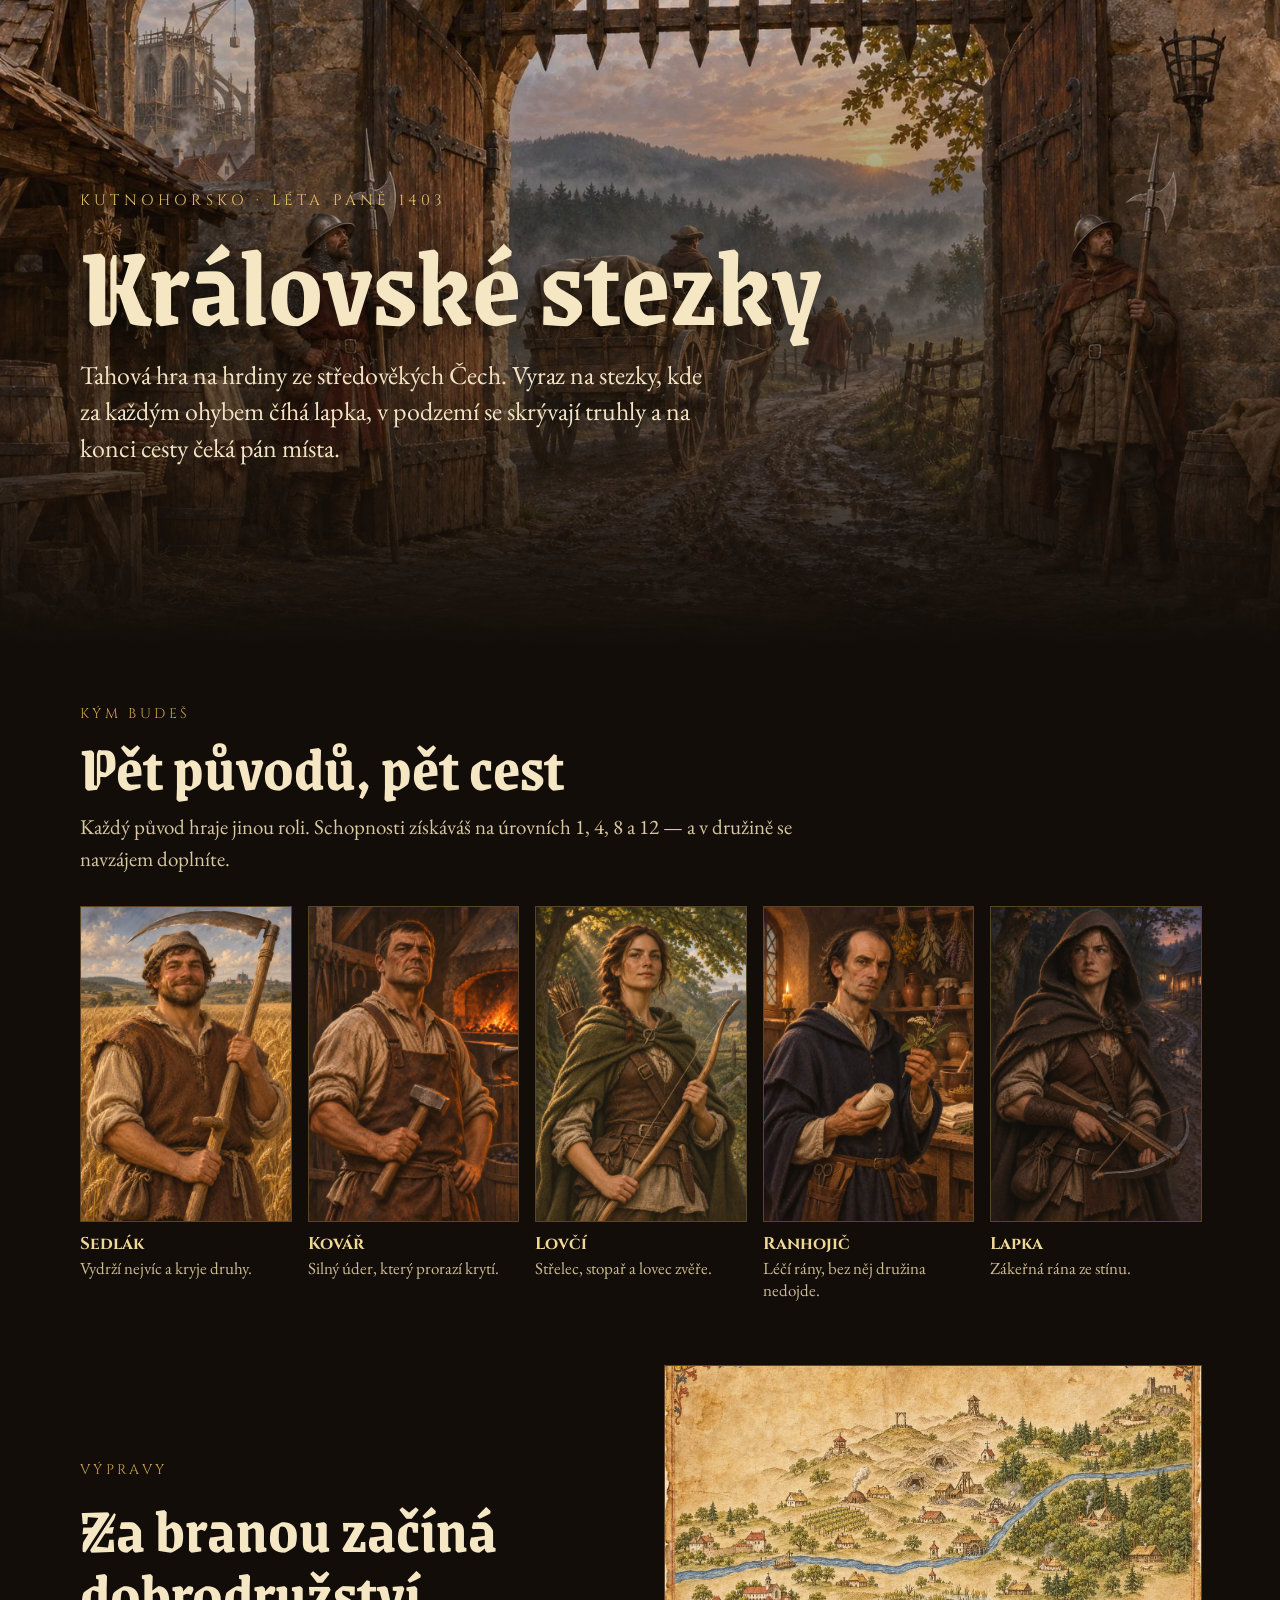
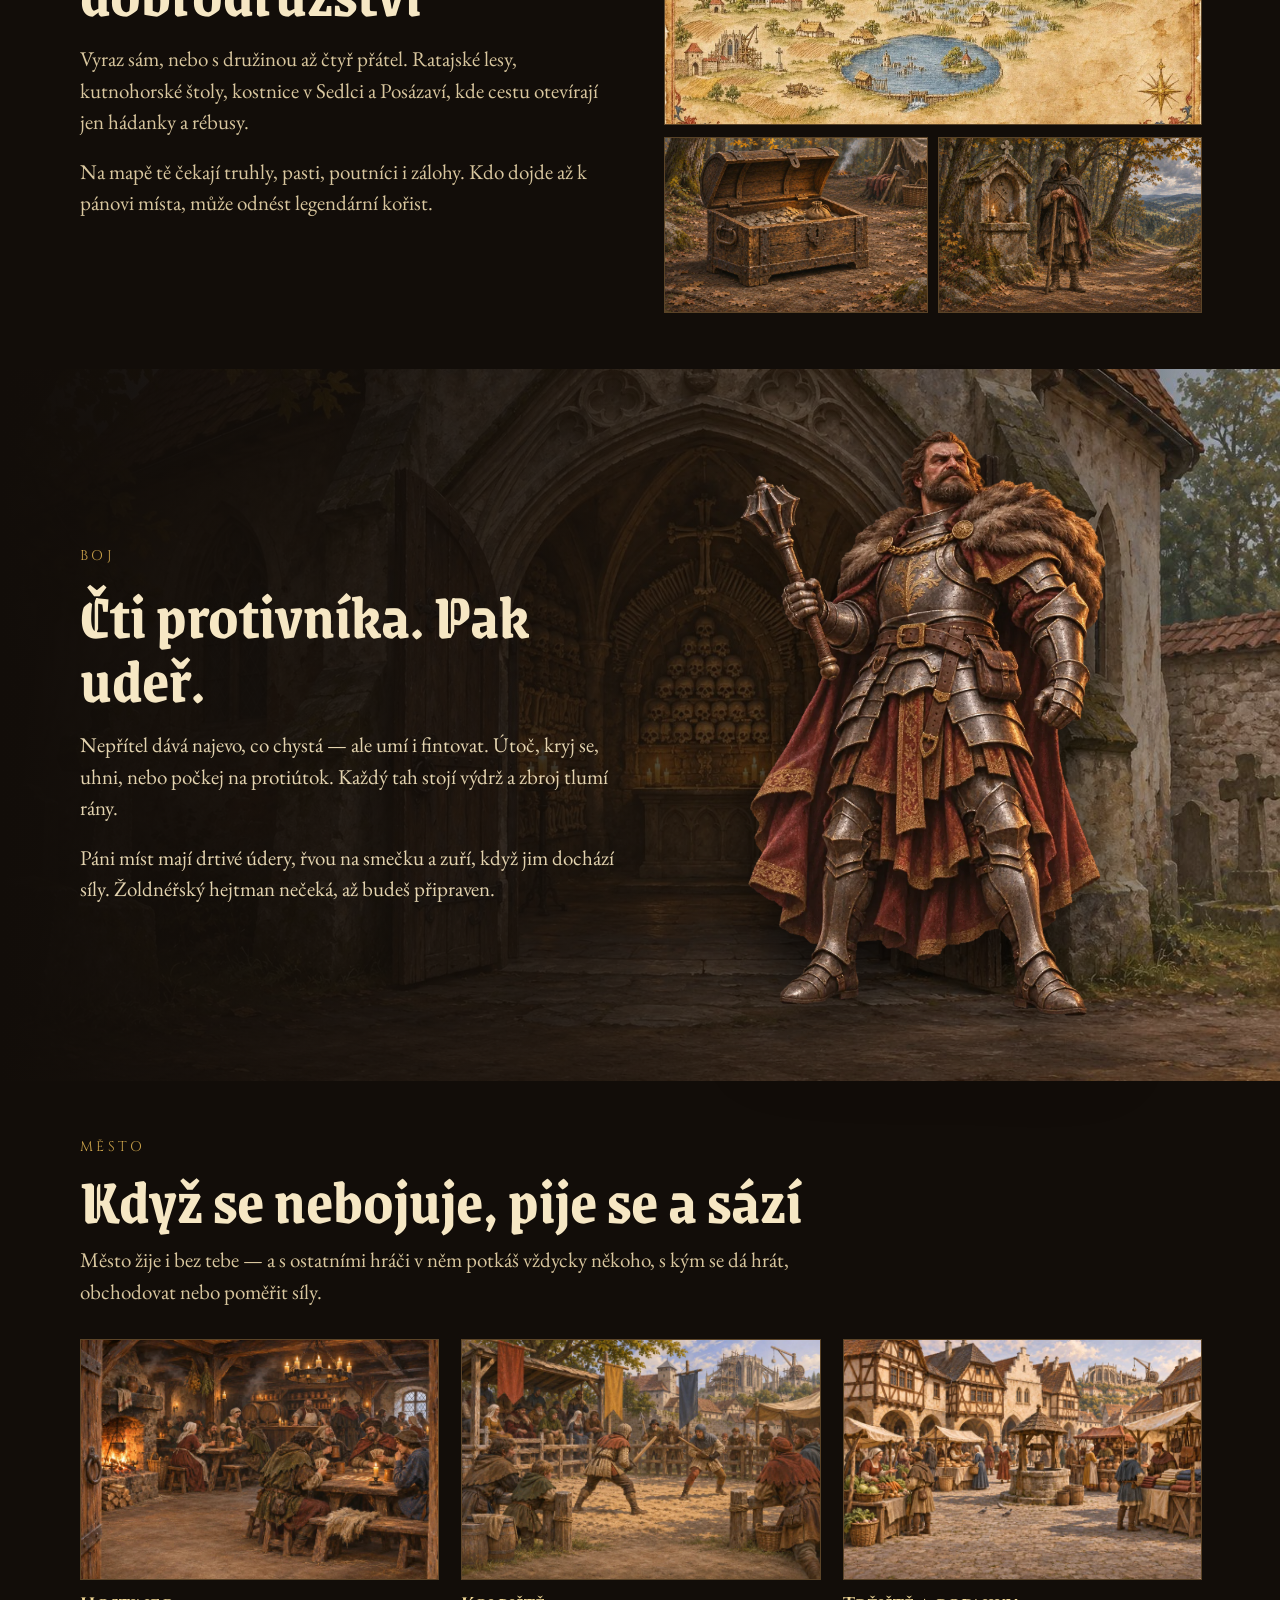
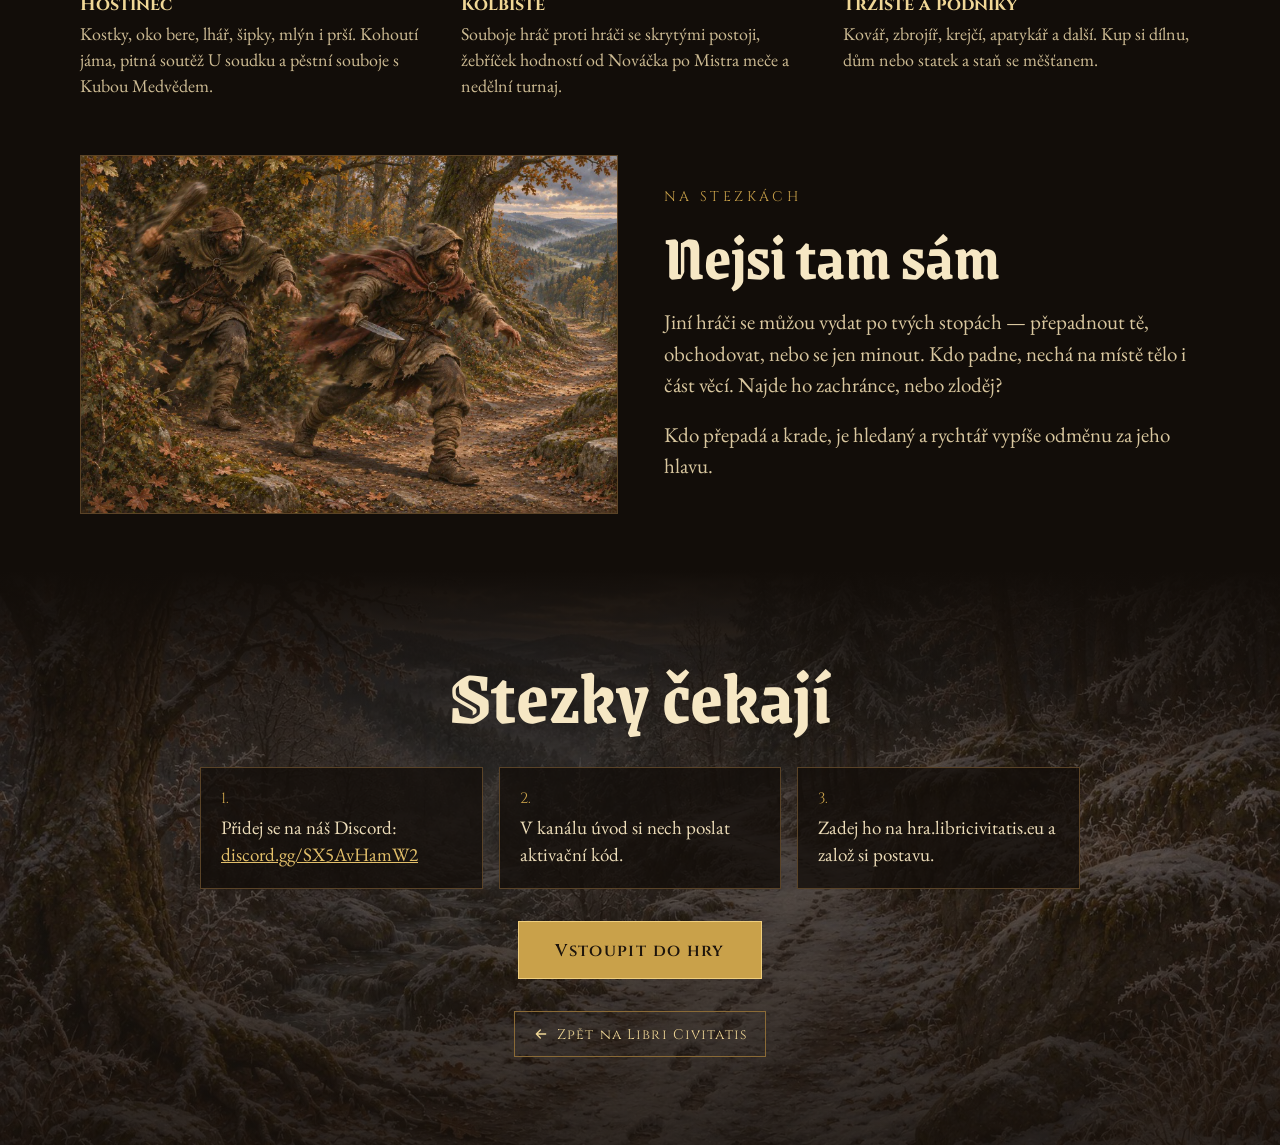
==== commit 986115e6: "Promo: nižší úvod, nadpis výš Co-Authored-By: Claude Opus 5.5 <noreply@anthropic.com> Claude-Session" ====
--- a/promo/index.html
+++ b/promo/index.html
@@ -23,7 +23,7 @@
 <body>
 <div style="font-family:'EB Garamond',Georgia,serif;color:#ecdcb8;background:#120d09;display:flex;flex-direction:column">
 
-<section class="ks-hero" style="min-height:760px;display:flex;flex-direction:column;justify-content:flex-end;padding:0 24px 36px">
+<section class="ks-hero" style="min-height:560px;display:flex;flex-direction:column;justify-content:center;padding:48px 24px 40px">
 <div style="max-width:1120px;width:100%;margin:0 auto;display:flex;flex-direction:column;gap:20px">
 <p style="margin:0;font-family:Cinzel,serif;font-size:15px;letter-spacing:.28em;text-transform:uppercase;color:#e2bf6a">Kutnohorsko · Léta Páně 1403</p>
 <h1 style="margin:0;font-family:'Grenze Gotisch',Georgia,serif;font-weight:700;font-size:clamp(64px,9vw,128px);line-height:.92;color:#f6e7c4;text-shadow:0 4px 30px rgba(0,0,0,.7)">Královské stezky</h1>
@@ -114,11 +114,31 @@
 <li style="display:flex;flex-direction:column;gap:6px;padding:20px;background:rgba(18,13,9,.78);border:1px solid #5a4327"><span style="font-family:Cinzel,serif;font-size:15px;color:#c9a14a">2.</span><span style="font-size:19px;line-height:1.4">V kanálu úvod si nech poslat aktivační kód.</span></li>
 <li style="display:flex;flex-direction:column;gap:6px;padding:20px;background:rgba(18,13,9,.78);border:1px solid #5a4327"><span style="font-family:Cinzel,serif;font-size:15px;color:#c9a14a">3.</span><span style="font-size:19px;line-height:1.4">Zadej ho na hra.libricivitatis.eu a založ si postavu.</span></li>
 </ol>
+<p id="pocitadlo" hidden style="margin:0;font-size:20px;color:#e4d4b0"></p>
 <a href="https://hra.libricivitatis.eu" style="display:inline-flex;align-items:center;min-height:56px;padding:0 36px;background:#c9a14a;color:#1d140c;font-family:Cinzel,serif;font-weight:600;font-size:17px;letter-spacing:.08em;text-decoration:none;border:1px solid #f0cf7d">Vstoupit do hry</a>
 <a href="https://libricivitatis.eu" style="display:inline-flex;align-items:center;gap:8px;min-height:44px;padding:0 18px;background:transparent;border:1px solid #8a6a36;color:#f0d796;font-family:Cinzel,serif;font-size:14px;letter-spacing:.08em;text-decoration:none"><svg aria-hidden="true" width="16" height="16" viewBox="0 0 24 24" fill="none" stroke="currentColor" stroke-width="2" stroke-linecap="round" stroke-linejoin="round"><path d="M19 12H5M11 18l-6-6 6-6"/></svg>Zpět na Libri Civitatis</a>
 </div>
 </section>
 
 </div>
+<script>
+/* Počítadlo návštěvníků: prohlížeč se ohlásí jako nový nejvýš jednou denně; číslo drží bot hry. */
+(function () {
+  var den = new Date().toISOString().slice(0, 10), novy = false;
+  try { novy = localStorage.getItem("ks-promo-navsteva") !== den; } catch (e) { novy = true; }
+  fetch("https://libricivitatis.eu/stezky-api.php", { method: "POST", headers: { "Content-Type": "application/json" }, body: JSON.stringify({ op: "promo", novy: novy }) })
+    .then(function (r) { return r.json(); })
+    .then(function (d) {
+      if (!d || !d.ok) return;
+      if (novy) { try { localStorage.setItem("ks-promo-navsteva", den); } catch (e) { /* bez úložiště */ } }   // započítáno až po úspěšné odpovědi
+      if (!d.celkem) return;
+      var n = d.celkem, c = n.toLocaleString("cs-CZ");
+      var t = n === 1 ? "nahlédl už " + c + " dobrodruh" : (n >= 2 && n <= 4) ? "nahlédli už " + c + " dobrodruzi" : "nahlédlo už " + c + " dobrodruhů";
+      var el = document.getElementById("pocitadlo");
+      el.textContent = "Na stezky " + t + ".";
+      el.hidden = false;
+    }).catch(function () {});
+})();
+</script>
 </body>
 </html>
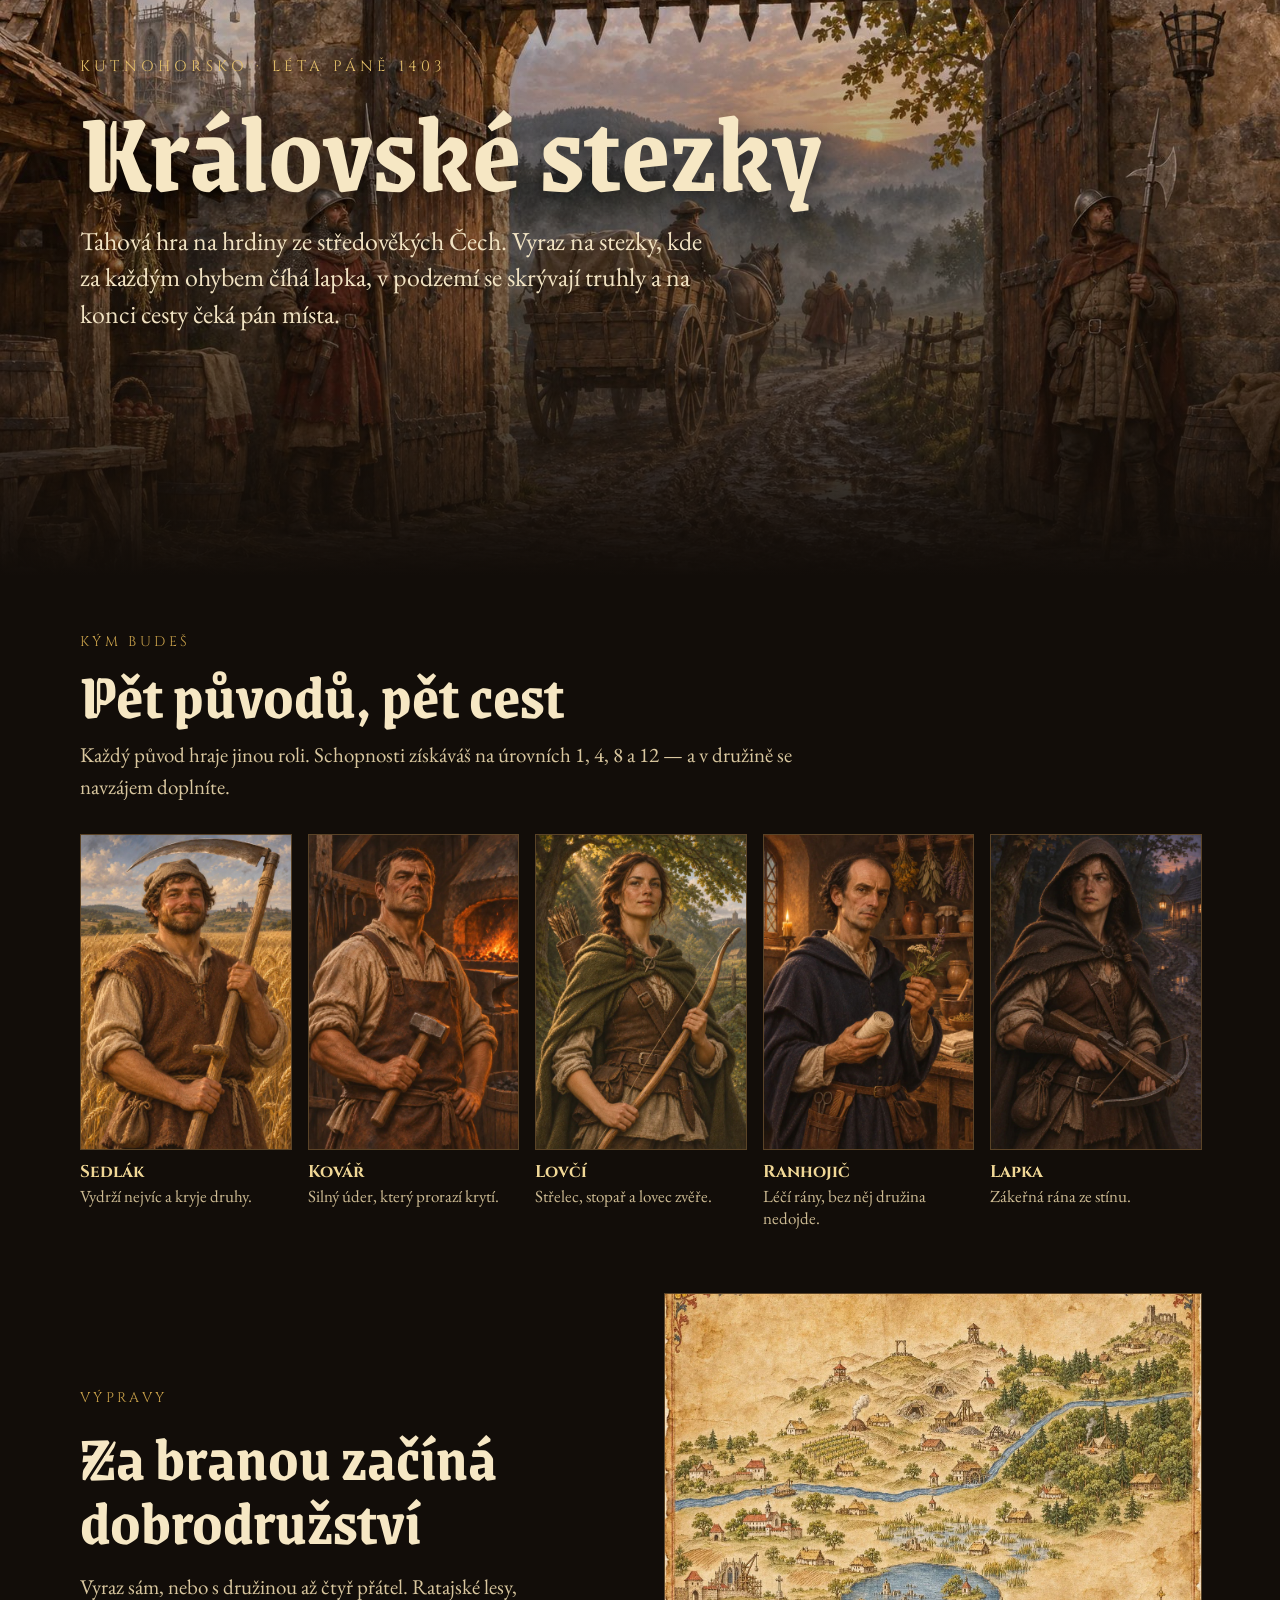
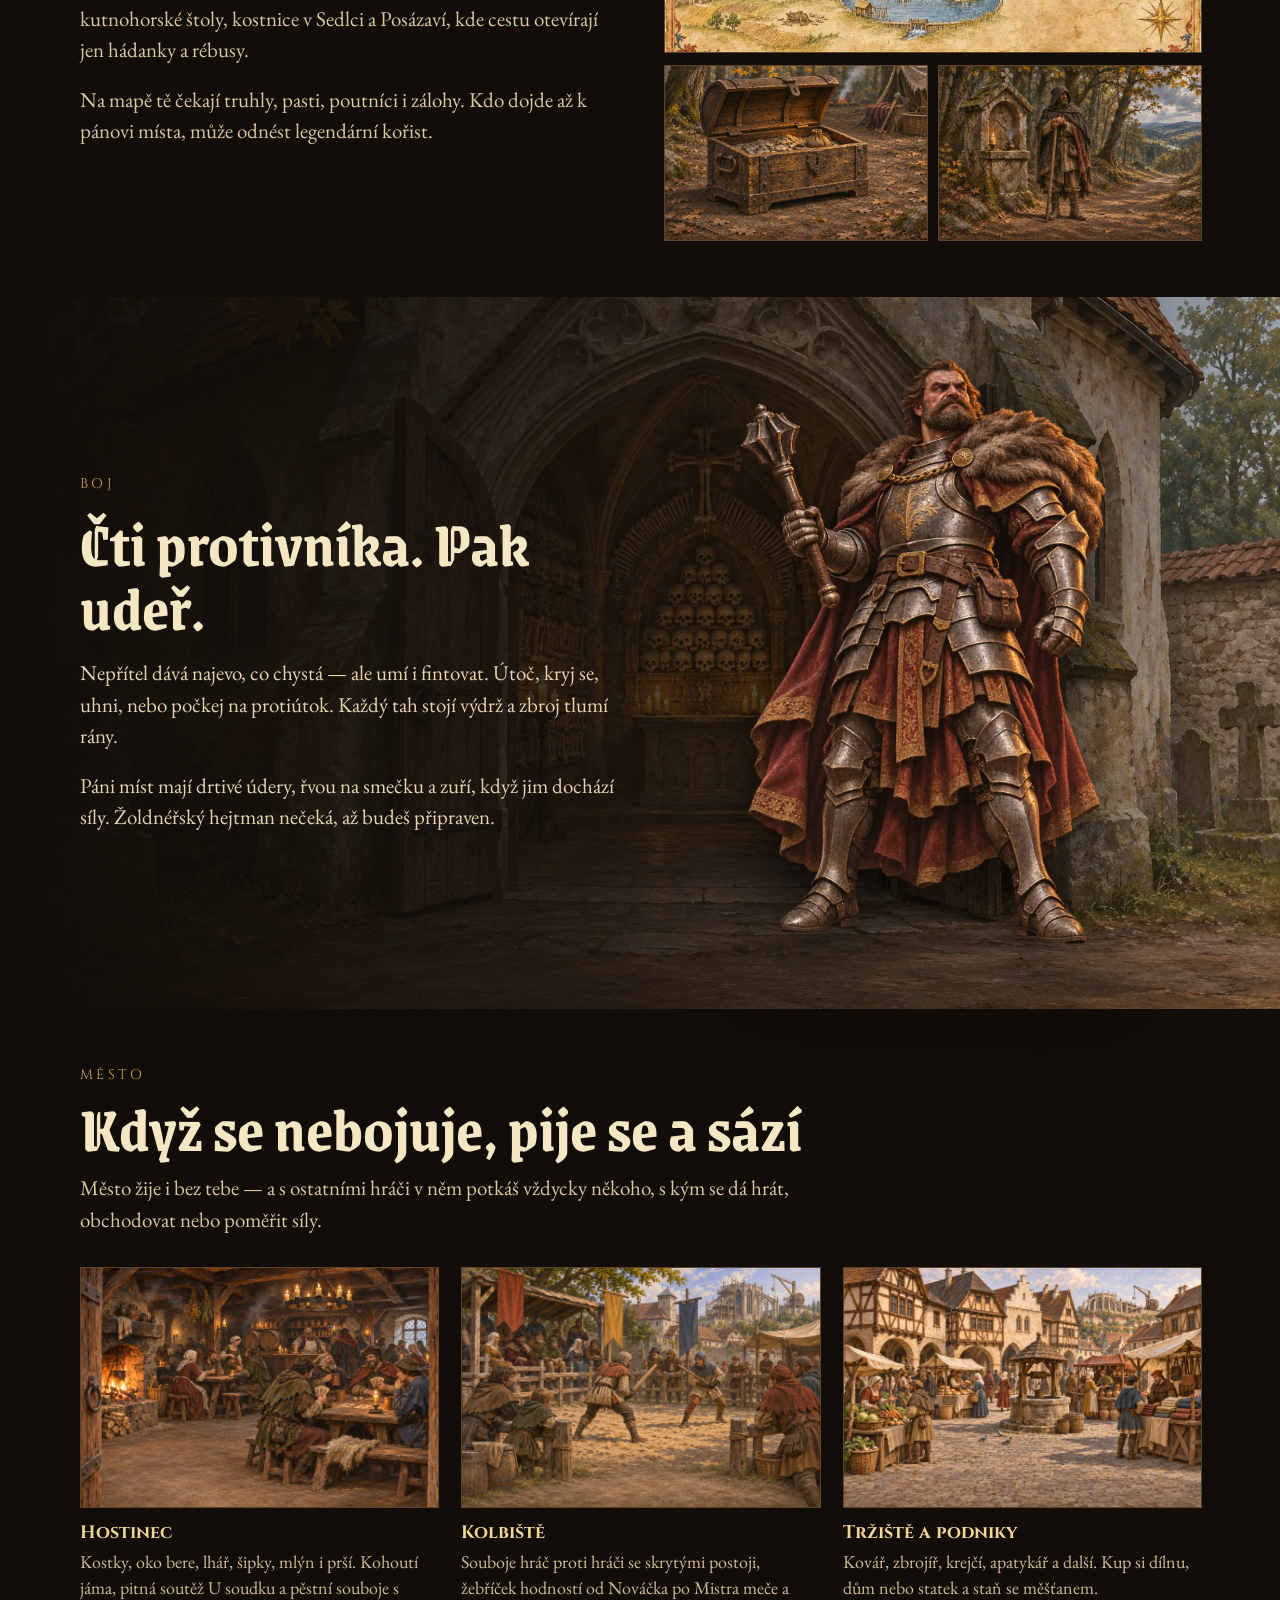
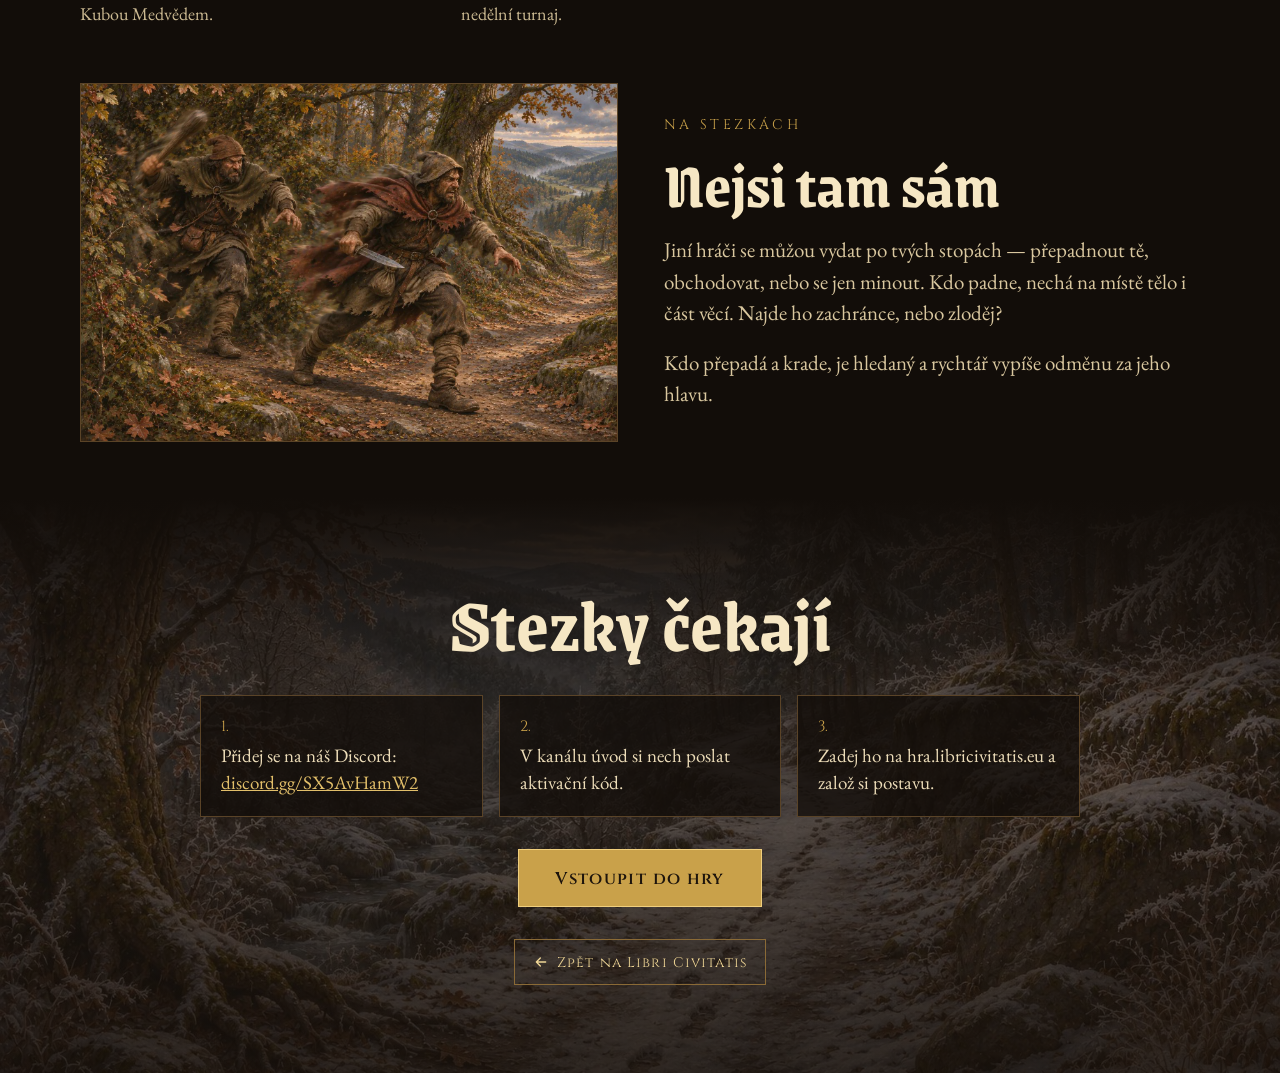
==== commit 7ec21e4f: "Promo: úvod ještě výš Co-Authored-By: Claude Opus 5.5 <noreply@anthropic.com> Claude-Session: https:" ====
--- a/promo/index.html
+++ b/promo/index.html
@@ -23,7 +23,7 @@
 <body>
 <div style="font-family:'EB Garamond',Georgia,serif;color:#ecdcb8;background:#120d09;display:flex;flex-direction:column">
 
-<section class="ks-hero" style="min-height:560px;display:flex;flex-direction:column;justify-content:center;padding:48px 24px 40px">
+<section class="ks-hero" style="min-height:480px;display:flex;flex-direction:column;justify-content:flex-start;padding:56px 24px 40px">
 <div style="max-width:1120px;width:100%;margin:0 auto;display:flex;flex-direction:column;gap:20px">
 <p style="margin:0;font-family:Cinzel,serif;font-size:15px;letter-spacing:.28em;text-transform:uppercase;color:#e2bf6a">Kutnohorsko · Léta Páně 1403</p>
 <h1 style="margin:0;font-family:'Grenze Gotisch',Georgia,serif;font-weight:700;font-size:clamp(64px,9vw,128px);line-height:.92;color:#f6e7c4;text-shadow:0 4px 30px rgba(0,0,0,.7)">Královské stezky</h1>
